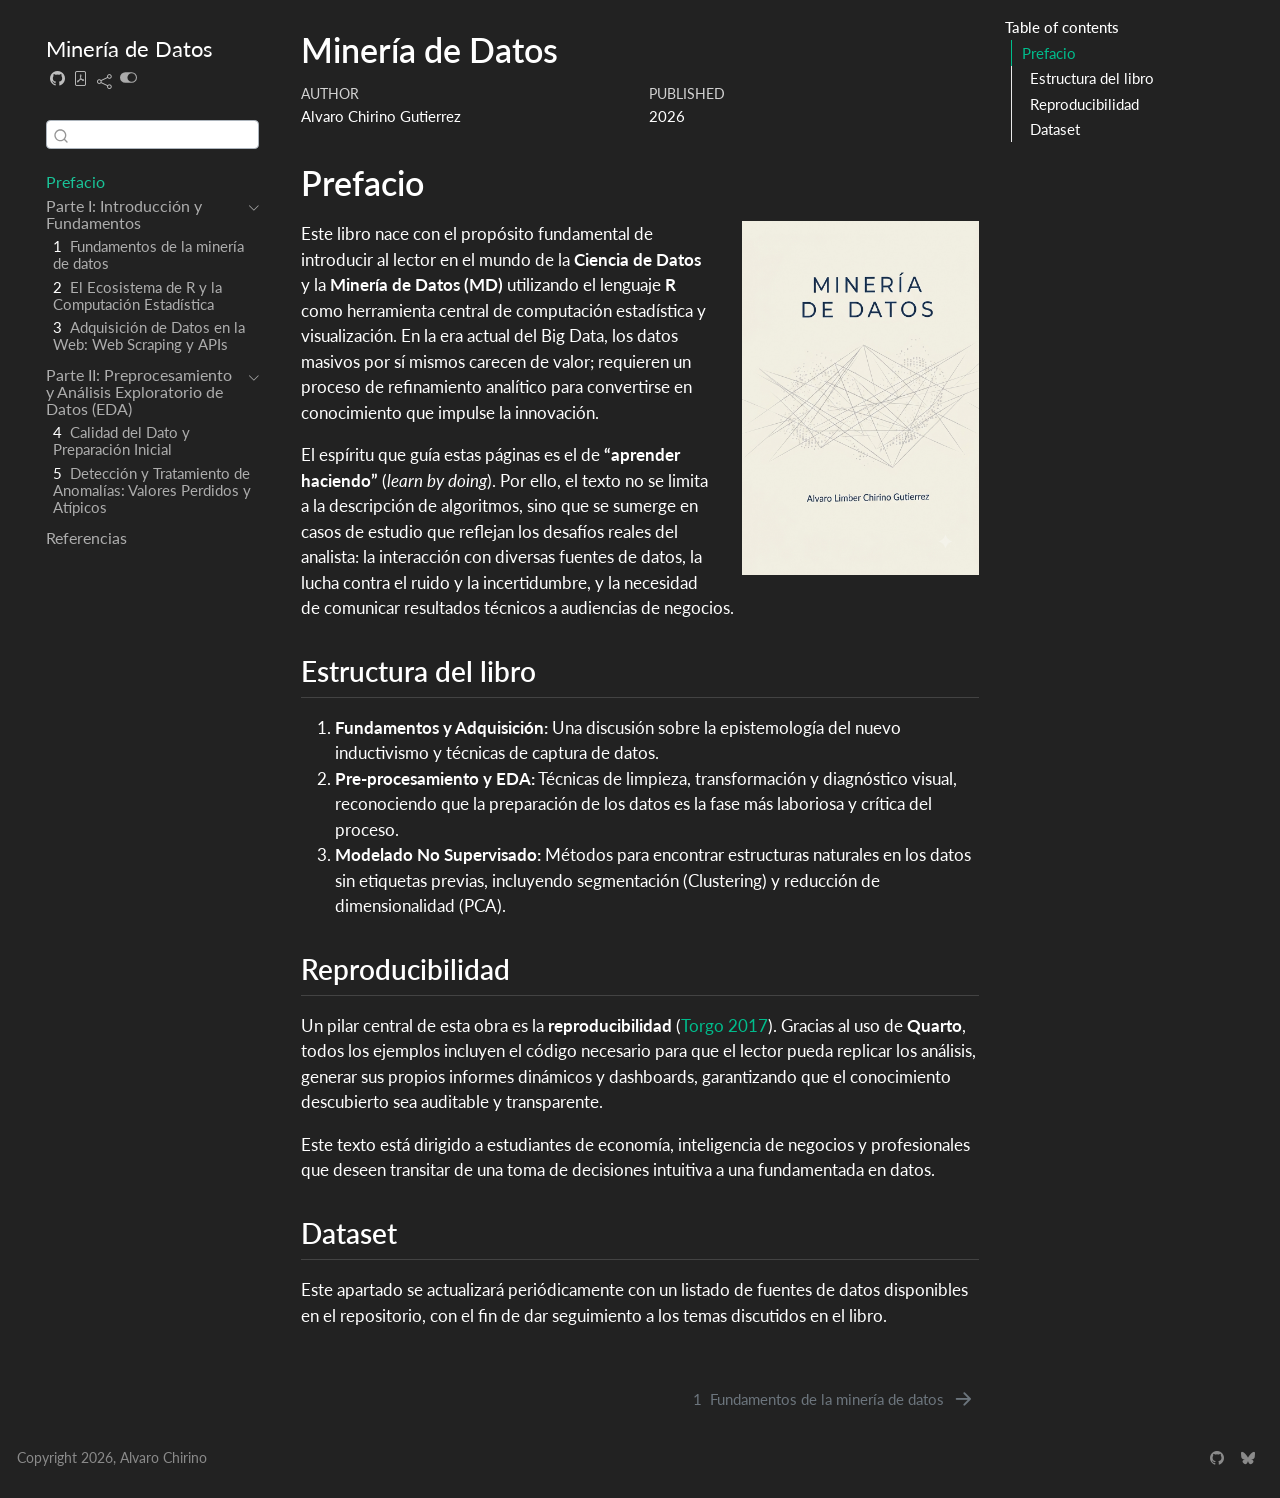
==== _book/index.html @ 42addd5b "update" ====
<!DOCTYPE html>
<html xmlns="http://www.w3.org/1999/xhtml" lang="en" xml:lang="en"><head>

<meta charset="utf-8">
<meta name="generator" content="quarto-1.9.38">

<meta name="viewport" content="width=device-width, initial-scale=1.0, user-scalable=yes">

<meta name="author" content="Alvaro Chirino Gutierrez">
<meta name="dcterms.date" content="2026-01-01">

<title>Minería de Datos</title>
<style>
/* Default styles provided by pandoc.
** See https://pandoc.org/MANUAL.html#variables-for-html for config info.
*/
code{white-space: pre-wrap;}
span.smallcaps{font-variant: small-caps;}
div.columns{display: flex; gap: min(4vw, 1.5em);}
div.column{flex: auto; overflow-x: auto;}
div.hanging-indent{margin-left: 1.5em; text-indent: -1.5em;}
ul.task-list{list-style: none;}
ul.task-list li input[type="checkbox"] {
  width: 0.8em;
  margin: 0 0.8em 0.2em -1em; /* quarto-specific, see https://github.com/quarto-dev/quarto-cli/issues/4556 */ 
  vertical-align: middle;
}
/* CSS for citations */
div.csl-bib-body { }
div.csl-entry {
  clear: both;
}
.hanging-indent div.csl-entry {
  margin-left:2em;
  text-indent:-2em;
}
div.csl-left-margin {
  min-width:2em;
  float:left;
}
div.csl-right-inline {
  margin-left:2em;
  padding-left:1em;
}
div.csl-indent {
  margin-left: 2em;
}</style>


<script src="site_libs/quarto-nav/quarto-nav.js"></script>
<script src="site_libs/quarto-nav/headroom.min.js"></script>
<script src="site_libs/clipboard/clipboard.min.js"></script>
<script src="site_libs/quarto-search/autocomplete.umd.js"></script>
<script src="site_libs/quarto-search/fuse.min.js"></script>
<script src="site_libs/quarto-search/quarto-search.js"></script>
<meta name="quarto:offset" content="./">
<link href="./fundamentos.html" rel="next">
<script src="site_libs/quarto-html/quarto.js" type="module"></script>
<script src="site_libs/quarto-html/tabsets/tabsets.js" type="module"></script>
<script src="site_libs/quarto-html/popper.min.js"></script>
<script src="site_libs/quarto-html/tippy.umd.min.js"></script>
<script src="site_libs/quarto-html/anchor.min.js"></script>
<link href="site_libs/quarto-html/tippy.css" rel="stylesheet">
<link href="site_libs/quarto-html/quarto-syntax-highlighting-15634bcf2e68342d4ad2dfa704d543f6.css" rel="stylesheet" class="quarto-color-scheme" id="quarto-text-highlighting-styles">
<link href="site_libs/quarto-html/quarto-syntax-highlighting-dark-0a6b7249c26820e032cb0bd839ff02b1.css" rel="stylesheet" class="quarto-color-scheme quarto-color-alternate" id="quarto-text-highlighting-styles">
<script src="site_libs/bootstrap/bootstrap.min.js"></script>
<link href="site_libs/bootstrap/bootstrap-icons.css" rel="stylesheet">
<link href="site_libs/bootstrap/bootstrap-43634426a2b20f70ebab780d1f5449e6.min.css" rel="stylesheet" append-hash="true" class="quarto-color-scheme" id="quarto-bootstrap" data-mode="light">
<link href="site_libs/bootstrap/bootstrap-dark-7ad11678a5bbd983cb93c979fd3d6443.min.css" rel="stylesheet" append-hash="true" class="quarto-color-scheme quarto-color-alternate" id="quarto-bootstrap" data-mode="dark">
<script id="quarto-search-options" type="application/json">{
  "location": "sidebar",
  "copy-button": false,
  "collapse-after": 3,
  "panel-placement": "start",
  "type": "textbox",
  "limit": 50,
  "keyboard-shortcut": [
    "f",
    "/",
    "s"
  ],
  "show-item-context": false,
  "language": {
    "search-no-results-text": "No results",
    "search-matching-documents-text": "matching documents",
    "search-copy-link-title": "Copy link to search",
    "search-hide-matches-text": "Hide additional matches",
    "search-more-match-text": "more match in this document",
    "search-more-matches-text": "more matches in this document",
    "search-clear-button-title": "Clear",
    "search-text-placeholder": "",
    "search-detached-cancel-button-title": "Cancel",
    "search-submit-button-title": "Submit",
    "search-label": "Search"
  }
}</script>


<meta name="twitter:title" content="Minería de Datos">
<meta name="twitter:description" content="">
<meta name="twitter:image" content="https://alvarolimber.github.io/data_mining/_book/cover.png">
<meta name="twitter:image-height" content="1264">
<meta name="twitter:image-width" content="848">
<meta name="twitter:card" content="summary_large_image">
</head>

<body class="nav-sidebar floating quarto-dark"><script id="quarto-html-before-body" type="application/javascript">
    const toggleBodyColorMode = (bsSheetEl) => {
      const mode = bsSheetEl.getAttribute("data-mode");
      const bodyEl = window.document.querySelector("body");
      if (mode === "dark") {
        bodyEl.classList.add("quarto-dark");
        bodyEl.classList.remove("quarto-light");
      } else {
        bodyEl.classList.add("quarto-light");
        bodyEl.classList.remove("quarto-dark");
      }
    }
    const toggleBodyColorPrimary = () => {
      const bsSheetEl = window.document.querySelector("link#quarto-bootstrap:not([rel=disabled-stylesheet])");
      if (bsSheetEl) {
        toggleBodyColorMode(bsSheetEl);
      }
    }
    const setColorSchemeToggle = (alternate) => {
      const toggles = window.document.querySelectorAll('.quarto-color-scheme-toggle');
      for (let i=0; i < toggles.length; i++) {
        const toggle = toggles[i];
        if (toggle) {
          if (alternate) {
            toggle.classList.add("alternate");
          } else {
            toggle.classList.remove("alternate");
          }
        }
      }
    };
    const toggleColorMode = (alternate) => {
      // Switch the stylesheets
      const primaryStylesheets = window.document.querySelectorAll('link.quarto-color-scheme:not(.quarto-color-alternate)');
      const alternateStylesheets = window.document.querySelectorAll('link.quarto-color-scheme.quarto-color-alternate');
      manageTransitions('#quarto-margin-sidebar .nav-link', false);
      if (alternate) {
        // note: dark is layered on light, we don't disable primary!
        enableStylesheet(alternateStylesheets);
        for (const sheetNode of alternateStylesheets) {
          if (sheetNode.id === "quarto-bootstrap") {
            toggleBodyColorMode(sheetNode);
          }
        }
      } else {
        disableStylesheet(alternateStylesheets);
        enableStylesheet(primaryStylesheets)
        toggleBodyColorPrimary();
      }
      manageTransitions('#quarto-margin-sidebar .nav-link', true);
      // Switch the toggles
      setColorSchemeToggle(alternate)
      // Hack to workaround the fact that safari doesn't
      // properly recolor the scrollbar when toggling (#1455)
      if (navigator.userAgent.indexOf('Safari') > 0 && navigator.userAgent.indexOf('Chrome') == -1) {
        manageTransitions("body", false);
        window.scrollTo(0, 1);
        setTimeout(() => {
          window.scrollTo(0, 0);
          manageTransitions("body", true);
        }, 40);
      }
    }
    const disableStylesheet = (stylesheets) => {
      for (let i=0; i < stylesheets.length; i++) {
        const stylesheet = stylesheets[i];
        stylesheet.rel = 'disabled-stylesheet';
      }
    }
    const enableStylesheet = (stylesheets) => {
      for (let i=0; i < stylesheets.length; i++) {
        const stylesheet = stylesheets[i];
        if(stylesheet.rel !== 'stylesheet') { // for Chrome, which will still FOUC without this check
          stylesheet.rel = 'stylesheet';
        }
      }
    }
    const manageTransitions = (selector, allowTransitions) => {
      const els = window.document.querySelectorAll(selector);
      for (let i=0; i < els.length; i++) {
        const el = els[i];
        if (allowTransitions) {
          el.classList.remove('notransition');
        } else {
          el.classList.add('notransition');
        }
      }
    }
    const isFileUrl = () => {
      return window.location.protocol === 'file:';
    }
    const hasAlternateSentinel = () => {
      let styleSentinel = getColorSchemeSentinel();
      if (styleSentinel !== null) {
        return styleSentinel === "alternate";
      } else {
        return false;
      }
    }
    const setStyleSentinel = (alternate) => {
      const value = alternate ? "alternate" : "default";
      if (!isFileUrl()) {
        window.localStorage.setItem("quarto-color-scheme", value);
      } else {
        localAlternateSentinel = value;
      }
    }
    const getColorSchemeSentinel = () => {
      if (!isFileUrl()) {
        const storageValue = window.localStorage.getItem("quarto-color-scheme");
        return storageValue != null ? storageValue : localAlternateSentinel;
      } else {
        return localAlternateSentinel;
      }
    }
    const toggleGiscusIfUsed = (isAlternate, darkModeDefault) => {
      const baseTheme = document.querySelector('#giscus-base-theme')?.value ?? 'light';
      const alternateTheme = document.querySelector('#giscus-alt-theme')?.value ?? 'dark';
      let newTheme = '';
      if(authorPrefersDark) {
        newTheme = isAlternate ? baseTheme : alternateTheme;
      } else {
        newTheme = isAlternate ? alternateTheme : baseTheme;
      }
      const changeGiscusTheme = () => {
        // From: https://github.com/giscus/giscus/issues/336
        const sendMessage = (message) => {
          const iframe = document.querySelector('iframe.giscus-frame');
          if (!iframe) return;
          iframe.contentWindow.postMessage({ giscus: message }, 'https://giscus.app');
        }
        sendMessage({
          setConfig: {
            theme: newTheme
          }
        });
      }
      const isGiscussLoaded = window.document.querySelector('iframe.giscus-frame') !== null;
      if (isGiscussLoaded) {
        changeGiscusTheme();
      }
    };
    const authorPrefersDark = true;
    const darkModeDefault = authorPrefersDark;
    let localAlternateSentinel = darkModeDefault ? 'alternate' : 'default';
    // Dark / light mode switch
    window.quartoToggleColorScheme = () => {
      // Read the current dark / light value
      let toAlternate = !hasAlternateSentinel();
      toggleColorMode(toAlternate);
      setStyleSentinel(toAlternate);
      toggleGiscusIfUsed(toAlternate, darkModeDefault);
      window.dispatchEvent(new Event('resize'));
    };
    // Switch to dark mode if need be
    if (hasAlternateSentinel()) {
      toggleColorMode(true);
    } else {
      toggleColorMode(false);
    }
  </script>

<div id="quarto-search-results"></div>
  <header id="quarto-header" class="headroom fixed-top">
  <nav class="quarto-secondary-nav">
    <div class="container-fluid d-flex">
      <button type="button" class="quarto-btn-toggle btn" data-bs-toggle="collapse" role="button" data-bs-target=".quarto-sidebar-collapse-item" aria-controls="quarto-sidebar" aria-expanded="false" aria-label="Toggle sidebar navigation" onclick="if (window.quartoToggleHeadroom) { window.quartoToggleHeadroom(); }">
        <i class="bi bi-layout-text-sidebar-reverse"></i>
      </button>
        <nav class="quarto-page-breadcrumbs" aria-label="breadcrumb"><ol class="breadcrumb"><li class="breadcrumb-item"><a href="./index.html">Prefacio</a></li></ol></nav>
        <a class="flex-grow-1" role="navigation" data-bs-toggle="collapse" data-bs-target=".quarto-sidebar-collapse-item" aria-controls="quarto-sidebar" aria-expanded="false" aria-label="Toggle sidebar navigation" onclick="if (window.quartoToggleHeadroom) { window.quartoToggleHeadroom(); }">      
        </a>
      <button type="button" class="btn quarto-search-button" aria-label="Search" onclick="window.quartoOpenSearch();">
        <i class="bi bi-search"></i>
      </button>
    </div>
  </nav>
</header>
<!-- content -->
<div id="quarto-content" class="quarto-container page-columns page-rows-contents page-layout-article">
<!-- sidebar -->
  <nav id="quarto-sidebar" class="sidebar collapse collapse-horizontal quarto-sidebar-collapse-item sidebar-navigation floating overflow-auto">
    <div class="pt-lg-2 mt-2 text-left sidebar-header">
    <div class="sidebar-title mb-0 py-0">
      <a href="./">Minería de Datos</a> 
        <div class="sidebar-tools-main tools-wide">
    <a href="https://github.com/data_mining/" title="Source Code" class="quarto-navigation-tool px-1" aria-label="Source Code"><i class="bi bi-github"></i></a>
    <a href="./Minería-de-Datos.pdf" title="Download PDF" class="quarto-navigation-tool px-1" aria-label="Download PDF"><i class="bi bi-file-pdf"></i></a>
    <div class="dropdown">
      <a href="" title="Share" id="quarto-navigation-tool-dropdown-0" class="quarto-navigation-tool dropdown-toggle px-1" data-bs-toggle="dropdown" aria-expanded="false" role="link" aria-label="Share"><i class="bi bi-share"></i></a>
      <ul class="dropdown-menu" aria-labelledby="quarto-navigation-tool-dropdown-0">
          <li>
            <a class="dropdown-item sidebar-tools-main-item" href="https://twitter.com/intent/tweet?url=|url|">
              <i class="bi bi-twitter pe-1"></i>
            Twitter
            </a>
          </li>
          <li>
            <a class="dropdown-item sidebar-tools-main-item" href="https://www.facebook.com/sharer/sharer.php?u=|url|">
              <i class="bi bi-facebook pe-1"></i>
            Facebook
            </a>
          </li>
      </ul>
    </div>
  <a href="" class="quarto-color-scheme-toggle quarto-navigation-tool  px-1" onclick="window.quartoToggleColorScheme(); return false;" title="Toggle dark mode"><i class="bi"></i></a>
</div>
    </div>
      </div>
        <div class="mt-2 flex-shrink-0 align-items-center">
        <div class="sidebar-search">
        <div id="quarto-search" class="" title="Search"></div>
        </div>
        </div>
    <div class="sidebar-menu-container"> 
    <ul class="list-unstyled mt-1">
        <li class="sidebar-item">
  <div class="sidebar-item-container"> 
  <a href="./index.html" class="sidebar-item-text sidebar-link active">
 <span class="menu-text">Prefacio</span></a>
  </div>
</li>
        <li class="sidebar-item sidebar-item-section">
      <div class="sidebar-item-container"> 
            <a class="sidebar-item-text sidebar-link text-start" data-bs-toggle="collapse" data-bs-target="#quarto-sidebar-section-1" role="navigation" aria-expanded="true">
 <span class="menu-text">Parte I: Introducción y Fundamentos</span></a>
          <a class="sidebar-item-toggle text-start" data-bs-toggle="collapse" data-bs-target="#quarto-sidebar-section-1" role="navigation" aria-expanded="true" aria-label="Toggle section">
            <i class="bi bi-chevron-right ms-2"></i>
          </a> 
      </div>
      <ul id="quarto-sidebar-section-1" class="collapse list-unstyled sidebar-section depth1 show">  
          <li class="sidebar-item">
  <div class="sidebar-item-container"> 
  <a href="./fundamentos.html" class="sidebar-item-text sidebar-link">
 <span class="menu-text"><span class="chapter-number">1</span>&nbsp; <span class="chapter-title">Fundamentos de la minería de datos</span></span></a>
  </div>
</li>
          <li class="sidebar-item">
  <div class="sidebar-item-container"> 
  <a href="./r.html" class="sidebar-item-text sidebar-link">
 <span class="menu-text"><span class="chapter-number">2</span>&nbsp; <span class="chapter-title">El Ecosistema de R y la Computación Estadística</span></span></a>
  </div>
</li>
          <li class="sidebar-item">
  <div class="sidebar-item-container"> 
  <a href="./scrap.html" class="sidebar-item-text sidebar-link">
 <span class="menu-text"><span class="chapter-number">3</span>&nbsp; <span class="chapter-title">Adquisición de Datos en la Web: Web Scraping y APIs</span></span></a>
  </div>
</li>
      </ul>
  </li>
        <li class="sidebar-item sidebar-item-section">
      <div class="sidebar-item-container"> 
            <a class="sidebar-item-text sidebar-link text-start" data-bs-toggle="collapse" data-bs-target="#quarto-sidebar-section-2" role="navigation" aria-expanded="true">
 <span class="menu-text">Parte II: Preprocesamiento y Análisis Exploratorio de Datos (EDA)</span></a>
          <a class="sidebar-item-toggle text-start" data-bs-toggle="collapse" data-bs-target="#quarto-sidebar-section-2" role="navigation" aria-expanded="true" aria-label="Toggle section">
            <i class="bi bi-chevron-right ms-2"></i>
          </a> 
      </div>
      <ul id="quarto-sidebar-section-2" class="collapse list-unstyled sidebar-section depth1 show">  
          <li class="sidebar-item">
  <div class="sidebar-item-container"> 
  <a href="./calidad.html" class="sidebar-item-text sidebar-link">
 <span class="menu-text"><span class="chapter-number">4</span>&nbsp; <span class="chapter-title">Calidad del Dato y Preparación Inicial</span></span></a>
  </div>
</li>
          <li class="sidebar-item">
  <div class="sidebar-item-container"> 
  <a href="./anomalias.html" class="sidebar-item-text sidebar-link">
 <span class="menu-text"><span class="chapter-number">5</span>&nbsp; <span class="chapter-title">Detección y Tratamiento de Anomalías: Valores Perdidos y Atípicos</span></span></a>
  </div>
</li>
      </ul>
  </li>
        <li class="sidebar-item">
  <div class="sidebar-item-container"> 
  <a href="./references.html" class="sidebar-item-text sidebar-link">
 <span class="menu-text">Referencias</span></a>
  </div>
</li>
    </ul>
    </div>
</nav>
<div id="quarto-sidebar-glass" class="quarto-sidebar-collapse-item" data-bs-toggle="collapse" data-bs-target=".quarto-sidebar-collapse-item"></div>
<!-- margin-sidebar -->
    <div id="quarto-margin-sidebar" class="sidebar margin-sidebar">
        <nav id="TOC" role="doc-toc" class="toc-active">
    <h2 id="toc-title">Table of contents</h2>
   
  <ul>
  <li><a href="#prefacio" id="toc-prefacio" class="nav-link active" data-scroll-target="#prefacio">Prefacio</a>
  <ul class="collapse">
  <li><a href="#estructura-del-libro" id="toc-estructura-del-libro" class="nav-link" data-scroll-target="#estructura-del-libro">Estructura del libro</a></li>
  <li><a href="#reproducibilidad" id="toc-reproducibilidad" class="nav-link" data-scroll-target="#reproducibilidad">Reproducibilidad</a></li>
  <li><a href="#dataset" id="toc-dataset" class="nav-link" data-scroll-target="#dataset">Dataset</a></li>
  </ul></li>
  </ul>
</nav>
    </div>
<!-- main -->
<main class="content" id="quarto-document-content">


<header id="title-block-header" class="quarto-title-block default">
<div class="quarto-title">
<h1 class="title">Minería de Datos</h1>
</div>



<div class="quarto-title-meta">

    <div>
    <div class="quarto-title-meta-heading">Author</div>
    <div class="quarto-title-meta-contents">
             <p>Alvaro Chirino Gutierrez </p>
          </div>
  </div>
    
    <div>
    <div class="quarto-title-meta-heading">Published</div>
    <div class="quarto-title-meta-contents">
      <p class="date">2026</p>
    </div>
  </div>
  
    
  </div>
  


</header>



<section id="prefacio" class="level1 unnumbered">
<h1 class="unnumbered">Prefacio</h1><p><img src="cover.png" title="Minería de Datos" class="quarto-cover-image nolightbox img-fluid"></p>
<p>Este libro nace con el propósito fundamental de introducir al lector en el mundo de la <strong>Ciencia de Datos</strong> y la <strong>Minería de Datos (MD)</strong> utilizando el lenguaje <strong>R</strong> como herramienta central de computación estadística y visualización. En la era actual del Big Data, los datos masivos por sí mismos carecen de valor; requieren un proceso de refinamiento analítico para convertirse en conocimiento que impulse la innovación.</p>
<p>El espíritu que guía estas páginas es el de <strong>“aprender haciendo”</strong> (<em>learn by doing</em>). Por ello, el texto no se limita a la descripción de algoritmos, sino que se sumerge en casos de estudio que reflejan los desafíos reales del analista: la interacción con diversas fuentes de datos, la lucha contra el ruido y la incertidumbre, y la necesidad de comunicar resultados técnicos a audiencias de negocios.</p>
<section id="estructura-del-libro" class="level2">
<h2 class="anchored" data-anchor-id="estructura-del-libro">Estructura del libro</h2>
<ol type="1">
<li><strong>Fundamentos y Adquisición:</strong> Una discusión sobre la epistemología del nuevo inductivismo y técnicas de captura de datos.</li>
<li><strong>Pre-procesamiento y EDA:</strong> Técnicas de limpieza, transformación y diagnóstico visual, reconociendo que la preparación de los datos es la fase más laboriosa y crítica del proceso.</li>
<li><strong>Modelado No Supervisado:</strong> Métodos para encontrar estructuras naturales en los datos sin etiquetas previas, incluyendo segmentación (Clustering) y reducción de dimensionalidad (PCA).</li>
</ol>
</section>
<section id="reproducibilidad" class="level2">
<h2 class="anchored" data-anchor-id="reproducibilidad">Reproducibilidad</h2>
<p>Un pilar central de esta obra es la <strong>reproducibilidad</strong> <span class="citation" data-cites="torgo2017">(<a href="references.html#ref-torgo2017" role="doc-biblioref">Torgo 2017</a>)</span>. Gracias al uso de <strong>Quarto</strong>, todos los ejemplos incluyen el código necesario para que el lector pueda replicar los análisis, generar sus propios informes dinámicos y dashboards, garantizando que el conocimiento descubierto sea auditable y transparente.</p>
<p>Este texto está dirigido a estudiantes de economía, inteligencia de negocios y profesionales que deseen transitar de una toma de decisiones intuitiva a una fundamentada en datos.</p>
</section>
<section id="dataset" class="level2">
<h2 class="anchored" data-anchor-id="dataset">Dataset</h2>
<p>Este apartado se actualizará periódicamente con un listado de fuentes de datos disponibles en el repositorio, con el fin de dar seguimiento a los temas discutidos en el libro.</p>


<div id="refs" class="references csl-bib-body hanging-indent" role="list" style="display: none">
<div id="ref-torgo2017" class="csl-entry" role="listitem">
Torgo, Luís. 2017. <em>Data Mining with r: Learning with Case Studies</em>. 2nd ed. CRC Press.
</div>
</div>
</section>
</section>

</main> <!-- /main -->
<script id="quarto-html-after-body" type="application/javascript">
  window.document.addEventListener("DOMContentLoaded", function (event) {
    // Ensure there is a toggle, if there isn't float one in the top right
    if (window.document.querySelector('.quarto-color-scheme-toggle') === null) {
      const a = window.document.createElement('a');
      a.classList.add('top-right');
      a.classList.add('quarto-color-scheme-toggle');
      a.href = "";
      a.onclick = function() { try { window.quartoToggleColorScheme(); } catch {} return false; };
      const i = window.document.createElement("i");
      i.classList.add('bi');
      a.appendChild(i);
      window.document.body.appendChild(a);
    }
    setColorSchemeToggle(hasAlternateSentinel())
    const icon = "";
    const anchorJS = new window.AnchorJS();
    anchorJS.options = {
      placement: 'right',
      icon: icon
    };
    anchorJS.add('.anchored');
    const isCodeAnnotation = (el) => {
      for (const clz of el.classList) {
        if (clz.startsWith('code-annotation-')) {                     
          return true;
        }
      }
      return false;
    }
    const onCopySuccess = function(e) {
      // button target
      const button = e.trigger;
      // don't keep focus
      button.blur();
      // flash "checked"
      button.classList.add('code-copy-button-checked');
      var currentTitle = button.getAttribute("title");
      button.setAttribute("title", "Copied!");
      let tooltip;
      if (window.bootstrap) {
        button.setAttribute("data-bs-toggle", "tooltip");
        button.setAttribute("data-bs-placement", "left");
        button.setAttribute("data-bs-title", "Copied!");
        tooltip = new bootstrap.Tooltip(button, 
          { trigger: "manual", 
            customClass: "code-copy-button-tooltip",
            offset: [0, -8]});
        tooltip.show();    
      }
      setTimeout(function() {
        if (tooltip) {
          tooltip.hide();
          button.removeAttribute("data-bs-title");
          button.removeAttribute("data-bs-toggle");
          button.removeAttribute("data-bs-placement");
        }
        button.setAttribute("title", currentTitle);
        button.classList.remove('code-copy-button-checked');
      }, 1000);
      // clear code selection
      e.clearSelection();
    }
    const getTextToCopy = function(trigger) {
      const outerScaffold = trigger.parentElement.cloneNode(true);
      const codeEl = outerScaffold.querySelector('code');
      for (const childEl of codeEl.children) {
        if (isCodeAnnotation(childEl)) {
          childEl.remove();
        }
      }
      return codeEl.innerText;
    }
    const clipboard = new window.ClipboardJS('.code-copy-button:not([data-in-quarto-modal])', {
      text: getTextToCopy
    });
    clipboard.on('success', onCopySuccess);
    if (window.document.getElementById('quarto-embedded-source-code-modal')) {
      const clipboardModal = new window.ClipboardJS('.code-copy-button[data-in-quarto-modal]', {
        text: getTextToCopy,
        container: window.document.getElementById('quarto-embedded-source-code-modal')
      });
      clipboardModal.on('success', onCopySuccess);
    }
      var localhostRegex = new RegExp(/^(?:http|https):\/\/localhost\:?[0-9]*\//);
      var mailtoRegex = new RegExp(/^mailto:/);
        var filterRegex = new RegExp("https:\/\/alvarolimber\.github\.io\/data_mining\/_book");
      var isInternal = (href) => {
          return filterRegex.test(href) || localhostRegex.test(href) || mailtoRegex.test(href);
      }
      // Inspect non-navigation links and adorn them if external
     var links = window.document.querySelectorAll('a[href]:not(.nav-link):not(.navbar-brand):not(.toc-action):not(.sidebar-link):not(.sidebar-item-toggle):not(.pagination-link):not(.no-external):not([aria-hidden]):not(.dropdown-item):not(.quarto-navigation-tool):not(.about-link)');
      for (var i=0; i<links.length; i++) {
        const link = links[i];
        if (!isInternal(link.href)) {
          // undo the damage that might have been done by quarto-nav.js in the case of
          // links that we want to consider external
          if (link.dataset.originalHref !== undefined) {
            link.href = link.dataset.originalHref;
          }
        }
      }
    function tippyHover(el, contentFn, onTriggerFn, onUntriggerFn) {
      const config = {
        allowHTML: true,
        maxWidth: 500,
        delay: 100,
        arrow: false,
        appendTo: function(el) {
            return el.parentElement;
        },
        interactive: true,
        interactiveBorder: 10,
        theme: 'quarto',
        placement: 'bottom-start',
      };
      if (contentFn) {
        config.content = contentFn;
      }
      if (onTriggerFn) {
        config.onTrigger = onTriggerFn;
      }
      if (onUntriggerFn) {
        config.onUntrigger = onUntriggerFn;
      }
      window.tippy(el, config); 
    }
    const noterefs = window.document.querySelectorAll('a[role="doc-noteref"]');
    for (var i=0; i<noterefs.length; i++) {
      const ref = noterefs[i];
      tippyHover(ref, function() {
        // use id or data attribute instead here
        let href = ref.getAttribute('data-footnote-href') || ref.getAttribute('href');
        try { href = new URL(href).hash; } catch {}
        const id = href.replace(/^#\/?/, "");
        const note = window.document.getElementById(id);
        if (note) {
          return note.innerHTML;
        } else {
          return "";
        }
      });
    }
    const xrefs = window.document.querySelectorAll('a.quarto-xref');
    const processXRef = (id, note) => {
      // Strip column container classes
      const stripColumnClz = (el) => {
        el.classList.remove("page-full", "page-columns");
        if (el.children) {
          for (const child of el.children) {
            stripColumnClz(child);
          }
        }
      }
      stripColumnClz(note)
      if (id === null || id.startsWith('sec-')) {
        // Special case sections, only their first couple elements
        const container = document.createElement("div");
        if (note.children && note.children.length > 2) {
          container.appendChild(note.children[0].cloneNode(true));
          for (let i = 1; i < note.children.length; i++) {
            const child = note.children[i];
            if (child.tagName === "P" && child.innerText === "") {
              continue;
            } else {
              container.appendChild(child.cloneNode(true));
              break;
            }
          }
          if (window.Quarto?.typesetMath) {
            window.Quarto.typesetMath(container);
          }
          return container.innerHTML
        } else {
          if (window.Quarto?.typesetMath) {
            window.Quarto.typesetMath(note);
          }
          return note.innerHTML;
        }
      } else {
        // Remove any anchor links if they are present
        const anchorLink = note.querySelector('a.anchorjs-link');
        if (anchorLink) {
          anchorLink.remove();
        }
        if (window.Quarto?.typesetMath) {
          window.Quarto.typesetMath(note);
        }
        if (note.classList.contains("callout")) {
          return note.outerHTML;
        } else {
          return note.innerHTML;
        }
      }
    }
    for (var i=0; i<xrefs.length; i++) {
      const xref = xrefs[i];
      tippyHover(xref, undefined, function(instance) {
        instance.disable();
        let url = xref.getAttribute('href');
        let hash = undefined; 
        if (url.startsWith('#')) {
          hash = url;
        } else {
          try { hash = new URL(url).hash; } catch {}
        }
        if (hash) {
          const id = hash.replace(/^#\/?/, "");
          const note = window.document.getElementById(id);
          if (note !== null) {
            try {
              const html = processXRef(id, note.cloneNode(true));
              instance.setContent(html);
            } finally {
              instance.enable();
              instance.show();
            }
          } else {
            // See if we can fetch this
            fetch(url.split('#')[0])
            .then(res => res.text())
            .then(html => {
              const parser = new DOMParser();
              const htmlDoc = parser.parseFromString(html, "text/html");
              const note = htmlDoc.getElementById(id);
              if (note !== null) {
                const html = processXRef(id, note);
                instance.setContent(html);
              } 
            }).finally(() => {
              instance.enable();
              instance.show();
            });
          }
        } else {
          // See if we can fetch a full url (with no hash to target)
          // This is a special case and we should probably do some content thinning / targeting
          fetch(url)
          .then(res => res.text())
          .then(html => {
            const parser = new DOMParser();
            const htmlDoc = parser.parseFromString(html, "text/html");
            const note = htmlDoc.querySelector('main.content');
            if (note !== null) {
              // This should only happen for chapter cross references
              // (since there is no id in the URL)
              // remove the first header
              if (note.children.length > 0 && note.children[0].tagName === "HEADER") {
                note.children[0].remove();
              }
              const html = processXRef(null, note);
              instance.setContent(html);
            } 
          }).finally(() => {
            instance.enable();
            instance.show();
          });
        }
      }, function(instance) {
      });
    }
        let selectedAnnoteEl;
        const selectorForAnnotation = ( cell, annotation) => {
          let cellAttr = 'data-code-cell="' + cell + '"';
          let lineAttr = 'data-code-annotation="' +  annotation + '"';
          const selector = 'span[' + cellAttr + '][' + lineAttr + ']';
          return selector;
        }
        const selectCodeLines = (annoteEl) => {
          const doc = window.document;
          const targetCell = annoteEl.getAttribute("data-target-cell");
          const targetAnnotation = annoteEl.getAttribute("data-target-annotation");
          const annoteSpan = window.document.querySelector(selectorForAnnotation(targetCell, targetAnnotation));
          const lines = annoteSpan.getAttribute("data-code-lines").split(",");
          const lineIds = lines.map((line) => {
            return targetCell + "-" + line;
          })
          let top = null;
          let height = null;
          let parent = null;
          if (lineIds.length > 0) {
              //compute the position of the single el (top and bottom and make a div)
              const el = window.document.getElementById(lineIds[0]);
              top = el.offsetTop;
              height = el.offsetHeight;
              parent = el.parentElement.parentElement;
            if (lineIds.length > 1) {
              const lastEl = window.document.getElementById(lineIds[lineIds.length - 1]);
              const bottom = lastEl.offsetTop + lastEl.offsetHeight;
              height = bottom - top;
            }
            if (top !== null && height !== null && parent !== null) {
              // cook up a div (if necessary) and position it 
              let div = window.document.getElementById("code-annotation-line-highlight");
              if (div === null) {
                div = window.document.createElement("div");
                div.setAttribute("id", "code-annotation-line-highlight");
                div.style.position = 'absolute';
                parent.appendChild(div);
              }
              div.style.top = top - 2 + "px";
              div.style.height = height + 4 + "px";
              div.style.left = 0;
              let gutterDiv = window.document.getElementById("code-annotation-line-highlight-gutter");
              if (gutterDiv === null) {
                gutterDiv = window.document.createElement("div");
                gutterDiv.setAttribute("id", "code-annotation-line-highlight-gutter");
                gutterDiv.style.position = 'absolute';
                const codeCell = window.document.getElementById(targetCell);
                const gutter = codeCell.querySelector('.code-annotation-gutter');
                gutter.appendChild(gutterDiv);
              }
              gutterDiv.style.top = top - 2 + "px";
              gutterDiv.style.height = height + 4 + "px";
            }
            selectedAnnoteEl = annoteEl;
          }
        };
        const unselectCodeLines = () => {
          const elementsIds = ["code-annotation-line-highlight", "code-annotation-line-highlight-gutter"];
          elementsIds.forEach((elId) => {
            const div = window.document.getElementById(elId);
            if (div) {
              div.remove();
            }
          });
          selectedAnnoteEl = undefined;
        };
          // Handle positioning of the toggle
      window.addEventListener(
        "resize",
        throttle(() => {
          elRect = undefined;
          if (selectedAnnoteEl) {
            selectCodeLines(selectedAnnoteEl);
          }
        }, 10)
      );
      function throttle(fn, ms) {
      let throttle = false;
      let timer;
        return (...args) => {
          if(!throttle) { // first call gets through
              fn.apply(this, args);
              throttle = true;
          } else { // all the others get throttled
              if(timer) clearTimeout(timer); // cancel #2
              timer = setTimeout(() => {
                fn.apply(this, args);
                timer = throttle = false;
              }, ms);
          }
        };
      }
        // Attach click handler to the DT
        const annoteDls = window.document.querySelectorAll('dt[data-target-cell]');
        for (const annoteDlNode of annoteDls) {
          annoteDlNode.addEventListener('click', (event) => {
            const clickedEl = event.target;
            if (clickedEl !== selectedAnnoteEl) {
              unselectCodeLines();
              const activeEl = window.document.querySelector('dt[data-target-cell].code-annotation-active');
              if (activeEl) {
                activeEl.classList.remove('code-annotation-active');
              }
              selectCodeLines(clickedEl);
              clickedEl.classList.add('code-annotation-active');
            } else {
              // Unselect the line
              unselectCodeLines();
              clickedEl.classList.remove('code-annotation-active');
            }
          });
        }
    const findCites = (el) => {
      const parentEl = el.parentElement;
      if (parentEl) {
        const cites = parentEl.dataset.cites;
        if (cites) {
          return {
            el,
            cites: cites.split(' ')
          };
        } else {
          return findCites(el.parentElement)
        }
      } else {
        return undefined;
      }
    };
    var bibliorefs = window.document.querySelectorAll('a[role="doc-biblioref"]');
    for (var i=0; i<bibliorefs.length; i++) {
      const ref = bibliorefs[i];
      const citeInfo = findCites(ref);
      if (citeInfo) {
        tippyHover(citeInfo.el, function() {
          var popup = window.document.createElement('div');
          citeInfo.cites.forEach(function(cite) {
            var citeDiv = window.document.createElement('div');
            citeDiv.classList.add('hanging-indent');
            citeDiv.classList.add('csl-entry');
            var biblioDiv = window.document.getElementById('ref-' + cite);
            if (biblioDiv) {
              citeDiv.innerHTML = biblioDiv.innerHTML;
            }
            popup.appendChild(citeDiv);
          });
          return popup.innerHTML;
        });
      }
    }
  });
  </script>
<nav class="page-navigation">
  <div class="nav-page nav-page-previous">
  </div>
  <div class="nav-page nav-page-next">
      <a href="./fundamentos.html" class="pagination-link" aria-label="Fundamentos de la minería de datos">
        <span class="nav-page-text"><span class="chapter-number">1</span>&nbsp; <span class="chapter-title">Fundamentos de la minería de datos</span></span> <i class="bi bi-arrow-right-short"></i>
      </a>
  </div>
</nav>
</div> <!-- /content -->
<footer class="footer">
  <div class="nav-footer">
    <div class="nav-footer-left">
<p>Copyright 2026, Alvaro Chirino</p>
</div>   
    <div class="nav-footer-center">
      &nbsp;
    </div>
    <div class="nav-footer-right">
      <ul class="footer-items list-unstyled">
    <li class="nav-item compact">
    <a class="nav-link" href="https://github.com/">
      <i class="bi bi-github" role="img">
</i> 
    </a>
  </li>  
    <li class="nav-item compact">
    <a class="nav-link" href="https://bsky.app/">
      <i class="bi bi-bluesky" role="img">
</i> 
    </a>
  </li>  
</ul>
    </div>
  </div>
</footer>




</body></html>
---- _book/site_libs/quarto-html/tippy.css ----
.tippy-box[data-animation=fade][data-state=hidden]{opacity:0}[data-tippy-root]{max-width:calc(100vw - 10px)}.tippy-box{position:relative;background-color:#333;color:#fff;border-radius:4px;font-size:14px;line-height:1.4;white-space:normal;outline:0;transition-property:transform,visibility,opacity}.tippy-box[data-placement^=top]>.tippy-arrow{bottom:0}.tippy-box[data-placement^=top]>.tippy-arrow:before{bottom:-7px;left:0;border-width:8px 8px 0;border-top-color:initial;transform-origin:center top}.tippy-box[data-placement^=bottom]>.tippy-arrow{top:0}.tippy-box[data-placement^=bottom]>.tippy-arrow:before{top:-7px;left:0;border-width:0 8px 8px;border-bottom-color:initial;transform-origin:center bottom}.tippy-box[data-placement^=left]>.tippy-arrow{right:0}.tippy-box[data-placement^=left]>.tippy-arrow:before{border-width:8px 0 8px 8px;border-left-color:initial;right:-7px;transform-origin:center left}.tippy-box[data-placement^=right]>.tippy-arrow{left:0}.tippy-box[data-placement^=right]>.tippy-arrow:before{left:-7px;border-width:8px 8px 8px 0;border-right-color:initial;transform-origin:center right}.tippy-box[data-inertia][data-state=visible]{transition-timing-function:cubic-bezier(.54,1.5,.38,1.11)}.tippy-arrow{width:16px;height:16px;color:#333}.tippy-arrow:before{content:"";position:absolute;border-color:transparent;border-style:solid}.tippy-content{position:relative;padding:5px 9px;z-index:1}
---- _book/site_libs/quarto-html/quarto-syntax-highlighting-15634bcf2e68342d4ad2dfa704d543f6.css ----
/* quarto syntax highlight colors */
:root {
  --quarto-hl-ot-color: #003B4F;
  --quarto-hl-at-color: #657422;
  --quarto-hl-ss-color: #20794D;
  --quarto-hl-an-color: #5E5E5E;
  --quarto-hl-fu-color: #4758AB;
  --quarto-hl-st-color: #20794D;
  --quarto-hl-cf-color: #003B4F;
  --quarto-hl-op-color: #5E5E5E;
  --quarto-hl-er-color: #AD0000;
  --quarto-hl-bn-color: #AD0000;
  --quarto-hl-al-color: #AD0000;
  --quarto-hl-va-color: #111111;
  --quarto-hl-bu-color: inherit;
  --quarto-hl-ex-color: inherit;
  --quarto-hl-pp-color: #AD0000;
  --quarto-hl-in-color: #5E5E5E;
  --quarto-hl-vs-color: #20794D;
  --quarto-hl-wa-color: #5E5E5E;
  --quarto-hl-do-color: #5E5E5E;
  --quarto-hl-im-color: #00769E;
  --quarto-hl-ch-color: #20794D;
  --quarto-hl-dt-color: #AD0000;
  --quarto-hl-fl-color: #AD0000;
  --quarto-hl-co-color: #5E5E5E;
  --quarto-hl-cv-color: #5E5E5E;
  --quarto-hl-cn-color: #8f5902;
  --quarto-hl-sc-color: #5E5E5E;
  --quarto-hl-dv-color: #AD0000;
  --quarto-hl-kw-color: #003B4F;
}

/* other quarto variables */
:root {
  --quarto-font-monospace: SFMono-Regular, Menlo, Monaco, Consolas, "Liberation Mono", "Courier New", monospace;
}

/* syntax highlight based on Pandoc's rules */
pre > code.sourceCode > span {
  color: #003B4F;
}

code.sourceCode > span {
  color: #003B4F;
}

div.sourceCode,
div.sourceCode pre.sourceCode {
  color: #003B4F;
}

/* Normal */
code span {
  color: #003B4F;
}

/* Alert */
code span.al {
  color: #AD0000;
  font-style: inherit;
}

/* Annotation */
code span.an {
  color: #5E5E5E;
  font-style: inherit;
}

/* Attribute */
code span.at {
  color: #657422;
  font-style: inherit;
}

/* BaseN */
code span.bn {
  color: #AD0000;
  font-style: inherit;
}

/* BuiltIn */
code span.bu {
  font-style: inherit;
}

/* ControlFlow */
code span.cf {
  color: #003B4F;
  font-weight: bold;
  font-style: inherit;
}

/* Char */
code span.ch {
  color: #20794D;
  font-style: inherit;
}

/* Constant */
code span.cn {
  color: #8f5902;
  font-style: inherit;
}

/* Comment */
code span.co {
  color: #5E5E5E;
  font-style: inherit;
}

/* CommentVar */
code span.cv {
  color: #5E5E5E;
  font-style: italic;
}

/* Documentation */
code span.do {
  color: #5E5E5E;
  font-style: italic;
}

/* DataType */
code span.dt {
  color: #AD0000;
  font-style: inherit;
}

/* DecVal */
code span.dv {
  color: #AD0000;
  font-style: inherit;
}

/* Error */
code span.er {
  color: #AD0000;
  font-style: inherit;
}

/* Extension */
code span.ex {
  font-style: inherit;
}

/* Float */
code span.fl {
  color: #AD0000;
  font-style: inherit;
}

/* Function */
code span.fu {
  color: #4758AB;
  font-style: inherit;
}

/* Import */
code span.im {
  color: #00769E;
  font-style: inherit;
}

/* Information */
code span.in {
  color: #5E5E5E;
  font-style: inherit;
}

/* Keyword */
code span.kw {
  color: #003B4F;
  font-weight: bold;
  font-style: inherit;
}

/* Operator */
code span.op {
  color: #5E5E5E;
  font-style: inherit;
}

/* Other */
code span.ot {
  color: #003B4F;
  font-style: inherit;
}

/* Preprocessor */
code span.pp {
  color: #AD0000;
  font-style: inherit;
}

/* SpecialChar */
code span.sc {
  color: #5E5E5E;
  font-style: inherit;
}

/* SpecialString */
code span.ss {
  color: #20794D;
  font-style: inherit;
}

/* String */
code span.st {
  color: #20794D;
  font-style: inherit;
}

/* Variable */
code span.va {
  color: #111111;
  font-style: inherit;
}

/* VerbatimString */
code span.vs {
  color: #20794D;
  font-style: inherit;
}

/* Warning */
code span.wa {
  color: #5E5E5E;
  font-style: italic;
}

.prevent-inlining {
  content: "</";
}

/*# sourceMappingURL=f23921c56f73e400b49028c9186a1aa0.css.map */
---- _book/site_libs/quarto-html/quarto-syntax-highlighting-dark-0a6b7249c26820e032cb0bd839ff02b1.css ----
/* quarto syntax highlight colors */
:root {
  --quarto-hl-al-color: #f07178;
  --quarto-hl-an-color: #d4d0ab;
  --quarto-hl-at-color: #00e0e0;
  --quarto-hl-bn-color: #d4d0ab;
  --quarto-hl-bu-color: #abe338;
  --quarto-hl-ch-color: #abe338;
  --quarto-hl-co-color: #f8f8f2;
  --quarto-hl-cv-color: #ffd700;
  --quarto-hl-cn-color: #ffd700;
  --quarto-hl-cf-color: #ffa07a;
  --quarto-hl-dt-color: #ffa07a;
  --quarto-hl-dv-color: #d4d0ab;
  --quarto-hl-do-color: #f8f8f2;
  --quarto-hl-er-color: #f07178;
  --quarto-hl-ex-color: #00e0e0;
  --quarto-hl-fl-color: #d4d0ab;
  --quarto-hl-fu-color: #ffa07a;
  --quarto-hl-im-color: #abe338;
  --quarto-hl-in-color: #d4d0ab;
  --quarto-hl-kw-color: #ffa07a;
  --quarto-hl-op-color: #ffa07a;
  --quarto-hl-ot-color: #00e0e0;
  --quarto-hl-pp-color: #dcc6e0;
  --quarto-hl-re-color: #00e0e0;
  --quarto-hl-sc-color: #abe338;
  --quarto-hl-ss-color: #abe338;
  --quarto-hl-st-color: #abe338;
  --quarto-hl-va-color: #00e0e0;
  --quarto-hl-vs-color: #abe338;
  --quarto-hl-wa-color: #dcc6e0;
}

/* other quarto variables */
:root {
  --quarto-font-monospace: SFMono-Regular, Menlo, Monaco, Consolas, "Liberation Mono", "Courier New", monospace;
}

/* syntax highlight based on Pandoc's rules */
pre > code.sourceCode > span {
  color: #f8f8f2;
}

code.sourceCode > span {
  color: #f8f8f2;
}

div.sourceCode,
div.sourceCode pre.sourceCode {
  color: #f8f8f2;
}

/* Normal */
code span {
  color: #f8f8f2;
}

/* Alert */
code span.al {
  color: #f07178;
}

/* Annotation */
code span.an {
  color: #d4d0ab;
}

/* Attribute */
code span.at {
  color: #00e0e0;
}

/* BaseN */
code span.bn {
  color: #d4d0ab;
}

/* BuiltIn */
code span.bu {
  color: #abe338;
}

/* ControlFlow */
code span.cf {
  font-weight: bold;
  color: #ffa07a;
}

/* Char */
code span.ch {
  color: #abe338;
}

/* Constant */
code span.cn {
  color: #ffd700;
}

/* Comment */
code span.co {
  font-style: italic;
  color: #f8f8f2;
}

/* CommentVar */
code span.cv {
  color: #ffd700;
}

/* Documentation */
code span.do {
  color: #f8f8f2;
}

/* DataType */
code span.dt {
  color: #ffa07a;
}

/* DecVal */
code span.dv {
  color: #d4d0ab;
}

/* Error */
code span.er {
  color: #f07178;
  text-decoration: underline;
}

/* Extension */
code span.ex {
  font-weight: bold;
  color: #00e0e0;
}

/* Float */
code span.fl {
  color: #d4d0ab;
}

/* Function */
code span.fu {
  color: #ffa07a;
}

/* Import */
code span.im {
  color: #abe338;
}

/* Information */
code span.in {
  color: #d4d0ab;
}

/* Keyword */
code span.kw {
  font-weight: bold;
  color: #ffa07a;
}

/* Operator */
code span.op {
  color: #ffa07a;
}

/* Other */
code span.ot {
  color: #00e0e0;
}

/* Preprocessor */
code span.pp {
  color: #dcc6e0;
}

/* RegionMarker */
code span.re {
  background-color: #f8f8f2;
  color: #00e0e0;
}

/* SpecialChar */
code span.sc {
  color: #abe338;
}

/* SpecialString */
code span.ss {
  color: #abe338;
}

/* String */
code span.st {
  color: #abe338;
}

/* Variable */
code span.va {
  color: #00e0e0;
}

/* VerbatimString */
code span.vs {
  color: #abe338;
}

/* Warning */
code span.wa {
  color: #dcc6e0;
}

.prevent-inlining {
  content: "</";
}

/*# sourceMappingURL=175367c052bafc98bd680af3479823f0.css.map */
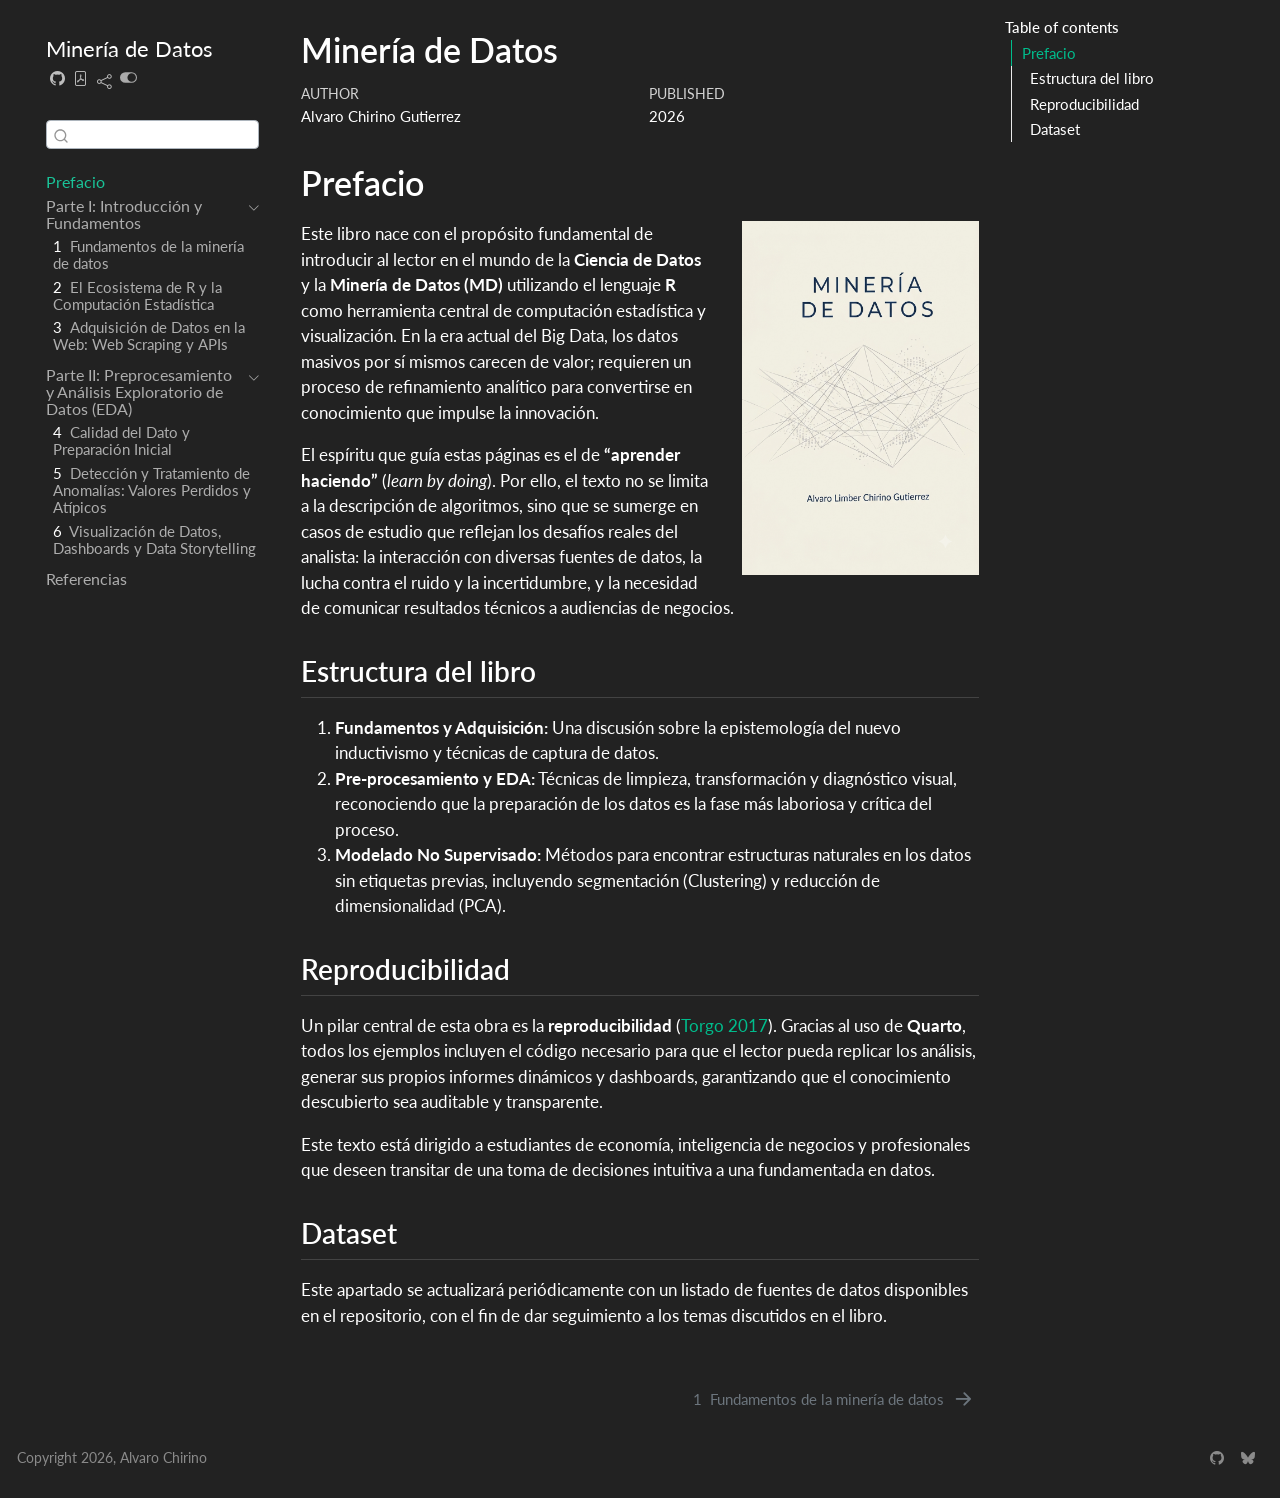
==== commit a099e657: "update" ====
--- a/_book/index.html
+++ b/_book/index.html
@@ -2,7 +2,7 @@
 <html xmlns="http://www.w3.org/1999/xhtml" lang="en" xml:lang="en"><head>
 
 <meta charset="utf-8">
-<meta name="generator" content="quarto-1.9.38">
+<meta name="generator" content="quarto-1.10.18">
 
 <meta name="viewport" content="width=device-width, initial-scale=1.0, user-scalable=yes">
 
@@ -14,10 +14,13 @@
 /* Default styles provided by pandoc.
 ** See https://pandoc.org/MANUAL.html#variables-for-html for config info.
 */
-code{white-space: pre-wrap;}
 span.smallcaps{font-variant: small-caps;}
-div.columns{display: flex; gap: min(4vw, 1.5em);}
-div.column{flex: auto; overflow-x: auto;}
+div.columns{display: flex; gap: 1.5em;}
+div.column{flex: auto;}
+@media screen {
+div.columns{gap: min(4vw, 1.5em);}
+div.column{overflow-x: auto;}
+}
 div.hanging-indent{margin-left: 1.5em; text-indent: -1.5em;}
 ul.task-list{list-style: none;}
 ul.task-list li input[type="checkbox"] {
@@ -61,12 +64,12 @@
 <script src="site_libs/quarto-html/tippy.umd.min.js"></script>
 <script src="site_libs/quarto-html/anchor.min.js"></script>
 <link href="site_libs/quarto-html/tippy.css" rel="stylesheet">
-<link href="site_libs/quarto-html/quarto-syntax-highlighting-15634bcf2e68342d4ad2dfa704d543f6.css" rel="stylesheet" class="quarto-color-scheme" id="quarto-text-highlighting-styles">
-<link href="site_libs/quarto-html/quarto-syntax-highlighting-dark-0a6b7249c26820e032cb0bd839ff02b1.css" rel="stylesheet" class="quarto-color-scheme quarto-color-alternate" id="quarto-text-highlighting-styles">
+<link href="site_libs/quarto-html/quarto-syntax-highlighting-64a204ab8560d761af7679ceaba22944.css" rel="stylesheet" class="quarto-color-scheme" id="quarto-text-highlighting-styles">
+<link href="site_libs/quarto-html/quarto-syntax-highlighting-dark-b85bc7c33db8c58e0ec93c3465666fed.css" rel="stylesheet" class="quarto-color-scheme quarto-color-alternate" id="quarto-text-highlighting-styles">
 <script src="site_libs/bootstrap/bootstrap.min.js"></script>
 <link href="site_libs/bootstrap/bootstrap-icons.css" rel="stylesheet">
-<link href="site_libs/bootstrap/bootstrap-43634426a2b20f70ebab780d1f5449e6.min.css" rel="stylesheet" append-hash="true" class="quarto-color-scheme" id="quarto-bootstrap" data-mode="light">
-<link href="site_libs/bootstrap/bootstrap-dark-7ad11678a5bbd983cb93c979fd3d6443.min.css" rel="stylesheet" append-hash="true" class="quarto-color-scheme quarto-color-alternate" id="quarto-bootstrap" data-mode="dark">
+<link href="site_libs/bootstrap/bootstrap-79b2a251c468d745a9db49bec9721a9f.min.css" rel="stylesheet" append-hash="true" class="quarto-color-scheme" id="quarto-bootstrap" data-mode="light">
+<link href="site_libs/bootstrap/bootstrap-dark-c5cafcc9f36f1bf0e906d3b5335c86ef.min.css" rel="stylesheet" append-hash="true" class="quarto-color-scheme quarto-color-alternate" id="quarto-bootstrap" data-mode="dark">
 <script id="quarto-search-options" type="application/json">{
   "location": "sidebar",
   "copy-button": false,
@@ -376,6 +379,12 @@
  <span class="menu-text"><span class="chapter-number">5</span>&nbsp; <span class="chapter-title">Detección y Tratamiento de Anomalías: Valores Perdidos y Atípicos</span></span></a>
   </div>
 </li>
+          <li class="sidebar-item">
+  <div class="sidebar-item-container"> 
+  <a href="./visualizacion.html" class="sidebar-item-text sidebar-link">
+ <span class="menu-text"><span class="chapter-number">6</span>&nbsp; <span class="chapter-title">Visualización de Datos, Dashboards y Data Storytelling</span></span></a>
+  </div>
+</li>
       </ul>
   </li>
         <li class="sidebar-item">
--- a/_book/site_libs/quarto-html/quarto-syntax-highlighting-64a204ab8560d761af7679ceaba22944.css
+++ b/_book/site_libs/quarto-html/quarto-syntax-highlighting-64a204ab8560d761af7679ceaba22944.css
@@ -0,0 +1,236 @@
+/* quarto syntax highlight colors */
+:root {
+  --quarto-hl-ot-color: #003B4F;
+  --quarto-hl-at-color: #657422;
+  --quarto-hl-ss-color: #20794D;
+  --quarto-hl-an-color: #5E5E5E;
+  --quarto-hl-fu-color: #4758AB;
+  --quarto-hl-st-color: #20794D;
+  --quarto-hl-cf-color: #003B4F;
+  --quarto-hl-op-color: #5E5E5E;
+  --quarto-hl-er-color: #AD0000;
+  --quarto-hl-bn-color: #AD0000;
+  --quarto-hl-al-color: #AD0000;
+  --quarto-hl-va-color: #111111;
+  --quarto-hl-bu-color: inherit;
+  --quarto-hl-ex-color: inherit;
+  --quarto-hl-pp-color: #AD0000;
+  --quarto-hl-in-color: #5E5E5E;
+  --quarto-hl-vs-color: #20794D;
+  --quarto-hl-wa-color: #5E5E5E;
+  --quarto-hl-do-color: #5E5E5E;
+  --quarto-hl-im-color: #00769E;
+  --quarto-hl-ch-color: #20794D;
+  --quarto-hl-dt-color: #AD0000;
+  --quarto-hl-fl-color: #AD0000;
+  --quarto-hl-co-color: #5E5E5E;
+  --quarto-hl-cv-color: #5E5E5E;
+  --quarto-hl-cn-color: #8f5902;
+  --quarto-hl-sc-color: #5E5E5E;
+  --quarto-hl-dv-color: #AD0000;
+  --quarto-hl-kw-color: #003B4F;
+}
+
+/* other quarto variables */
+:root {
+  --quarto-font-monospace: SFMono-Regular, Menlo, Monaco, Consolas, "Liberation Mono", "Courier New", monospace;
+}
+
+/* syntax highlight based on Pandoc's rules */
+pre > code.sourceCode > span {
+  color: #003B4F;
+}
+
+code.sourceCode > span {
+  color: #003B4F;
+}
+
+div.sourceCode,
+div.sourceCode pre.sourceCode {
+  color: #003B4F;
+}
+
+/* Normal */
+code span {
+  color: #003B4F;
+}
+
+/* Alert */
+code span.al {
+  color: #AD0000;
+  font-style: inherit;
+}
+
+/* Annotation */
+code span.an {
+  color: #5E5E5E;
+  font-style: inherit;
+}
+
+/* Attribute */
+code span.at {
+  color: #657422;
+  font-style: inherit;
+}
+
+/* BaseN */
+code span.bn {
+  color: #AD0000;
+  font-style: inherit;
+}
+
+/* BuiltIn */
+code span.bu {
+  font-style: inherit;
+}
+
+/* ControlFlow */
+code span.cf {
+  color: #003B4F;
+  font-weight: bold;
+  font-style: inherit;
+}
+
+/* Char */
+code span.ch {
+  color: #20794D;
+  font-style: inherit;
+}
+
+/* Constant */
+code span.cn {
+  color: #8f5902;
+  font-style: inherit;
+}
+
+/* Comment */
+code span.co {
+  color: #5E5E5E;
+  font-style: inherit;
+}
+
+/* CommentVar */
+code span.cv {
+  color: #5E5E5E;
+  font-style: italic;
+}
+
+/* Documentation */
+code span.do {
+  color: #5E5E5E;
+  font-style: italic;
+}
+
+/* DataType */
+code span.dt {
+  color: #AD0000;
+  font-style: inherit;
+}
+
+/* DecVal */
+code span.dv {
+  color: #AD0000;
+  font-style: inherit;
+}
+
+/* Error */
+code span.er {
+  color: #AD0000;
+  font-style: inherit;
+}
+
+/* Extension */
+code span.ex {
+  font-style: inherit;
+}
+
+/* Float */
+code span.fl {
+  color: #AD0000;
+  font-style: inherit;
+}
+
+/* Function */
+code span.fu {
+  color: #4758AB;
+  font-style: inherit;
+}
+
+/* Import */
+code span.im {
+  color: #00769E;
+  font-style: inherit;
+}
+
+/* Information */
+code span.in {
+  color: #5E5E5E;
+  font-style: inherit;
+}
+
+/* Keyword */
+code span.kw {
+  color: #003B4F;
+  font-weight: bold;
+  font-style: inherit;
+}
+
+/* Operator */
+code span.op {
+  color: #5E5E5E;
+  font-style: inherit;
+}
+
+/* Other */
+code span.ot {
+  color: #003B4F;
+  font-style: inherit;
+}
+
+/* Preprocessor */
+code span.pp {
+  color: #AD0000;
+  font-style: inherit;
+}
+
+/* SpecialChar */
+code span.sc {
+  color: #5E5E5E;
+  font-style: inherit;
+}
+
+/* SpecialString */
+code span.ss {
+  color: #20794D;
+  font-style: inherit;
+}
+
+/* String */
+code span.st {
+  color: #20794D;
+  font-style: inherit;
+}
+
+/* Variable */
+code span.va {
+  color: #111111;
+  font-style: inherit;
+}
+
+/* VerbatimString */
+code span.vs {
+  color: #20794D;
+  font-style: inherit;
+}
+
+/* Warning */
+code span.wa {
+  color: #5E5E5E;
+  font-style: italic;
+}
+
+.prevent-inlining {
+  content: "</";
+}
+
+/*# sourceMappingURL=9d8d5bb603a83b8298b89080a598c93b.css.map */
--- a/_book/site_libs/quarto-html/quarto-syntax-highlighting-dark-b85bc7c33db8c58e0ec93c3465666fed.css
+++ b/_book/site_libs/quarto-html/quarto-syntax-highlighting-dark-b85bc7c33db8c58e0ec93c3465666fed.css
@@ -0,0 +1,219 @@
+/* quarto syntax highlight colors */
+:root {
+  --quarto-hl-al-color: #f07178;
+  --quarto-hl-an-color: #d4d0ab;
+  --quarto-hl-at-color: #00e0e0;
+  --quarto-hl-bn-color: #d4d0ab;
+  --quarto-hl-bu-color: #abe338;
+  --quarto-hl-ch-color: #abe338;
+  --quarto-hl-co-color: #f8f8f2;
+  --quarto-hl-cv-color: #ffd700;
+  --quarto-hl-cn-color: #ffd700;
+  --quarto-hl-cf-color: #ffa07a;
+  --quarto-hl-dt-color: #ffa07a;
+  --quarto-hl-dv-color: #d4d0ab;
+  --quarto-hl-do-color: #f8f8f2;
+  --quarto-hl-er-color: #f07178;
+  --quarto-hl-ex-color: #00e0e0;
+  --quarto-hl-fl-color: #d4d0ab;
+  --quarto-hl-fu-color: #ffa07a;
+  --quarto-hl-im-color: #abe338;
+  --quarto-hl-in-color: #d4d0ab;
+  --quarto-hl-kw-color: #ffa07a;
+  --quarto-hl-op-color: #ffa07a;
+  --quarto-hl-ot-color: #00e0e0;
+  --quarto-hl-pp-color: #dcc6e0;
+  --quarto-hl-re-color: #00e0e0;
+  --quarto-hl-sc-color: #abe338;
+  --quarto-hl-ss-color: #abe338;
+  --quarto-hl-st-color: #abe338;
+  --quarto-hl-va-color: #00e0e0;
+  --quarto-hl-vs-color: #abe338;
+  --quarto-hl-wa-color: #dcc6e0;
+}
+
+/* other quarto variables */
+:root {
+  --quarto-font-monospace: SFMono-Regular, Menlo, Monaco, Consolas, "Liberation Mono", "Courier New", monospace;
+}
+
+/* syntax highlight based on Pandoc's rules */
+pre > code.sourceCode > span {
+  color: #f8f8f2;
+}
+
+code.sourceCode > span {
+  color: #f8f8f2;
+}
+
+div.sourceCode,
+div.sourceCode pre.sourceCode {
+  color: #f8f8f2;
+}
+
+/* Normal */
+code span {
+  color: #f8f8f2;
+}
+
+/* Alert */
+code span.al {
+  color: #f07178;
+}
+
+/* Annotation */
+code span.an {
+  color: #d4d0ab;
+}
+
+/* Attribute */
+code span.at {
+  color: #00e0e0;
+}
+
+/* BaseN */
+code span.bn {
+  color: #d4d0ab;
+}
+
+/* BuiltIn */
+code span.bu {
+  color: #abe338;
+}
+
+/* ControlFlow */
+code span.cf {
+  font-weight: bold;
+  color: #ffa07a;
+}
+
+/* Char */
+code span.ch {
+  color: #abe338;
+}
+
+/* Constant */
+code span.cn {
+  color: #ffd700;
+}
+
+/* Comment */
+code span.co {
+  font-style: italic;
+  color: #f8f8f2;
+}
+
+/* CommentVar */
+code span.cv {
+  color: #ffd700;
+}
+
+/* Documentation */
+code span.do {
+  color: #f8f8f2;
+}
+
+/* DataType */
+code span.dt {
+  color: #ffa07a;
+}
+
+/* DecVal */
+code span.dv {
+  color: #d4d0ab;
+}
+
+/* Error */
+code span.er {
+  color: #f07178;
+  text-decoration: underline;
+}
+
+/* Extension */
+code span.ex {
+  font-weight: bold;
+  color: #00e0e0;
+}
+
+/* Float */
+code span.fl {
+  color: #d4d0ab;
+}
+
+/* Function */
+code span.fu {
+  color: #ffa07a;
+}
+
+/* Import */
+code span.im {
+  color: #abe338;
+}
+
+/* Information */
+code span.in {
+  color: #d4d0ab;
+}
+
+/* Keyword */
+code span.kw {
+  font-weight: bold;
+  color: #ffa07a;
+}
+
+/* Operator */
+code span.op {
+  color: #ffa07a;
+}
+
+/* Other */
+code span.ot {
+  color: #00e0e0;
+}
+
+/* Preprocessor */
+code span.pp {
+  color: #dcc6e0;
+}
+
+/* RegionMarker */
+code span.re {
+  background-color: #f8f8f2;
+  color: #00e0e0;
+}
+
+/* SpecialChar */
+code span.sc {
+  color: #abe338;
+}
+
+/* SpecialString */
+code span.ss {
+  color: #abe338;
+}
+
+/* String */
+code span.st {
+  color: #abe338;
+}
+
+/* Variable */
+code span.va {
+  color: #00e0e0;
+}
+
+/* VerbatimString */
+code span.vs {
+  color: #abe338;
+}
+
+/* Warning */
+code span.wa {
+  color: #dcc6e0;
+}
+
+.prevent-inlining {
+  content: "</";
+}
+
+/*# sourceMappingURL=4ed8f1090dec6531da29ab00902aa718.css.map */
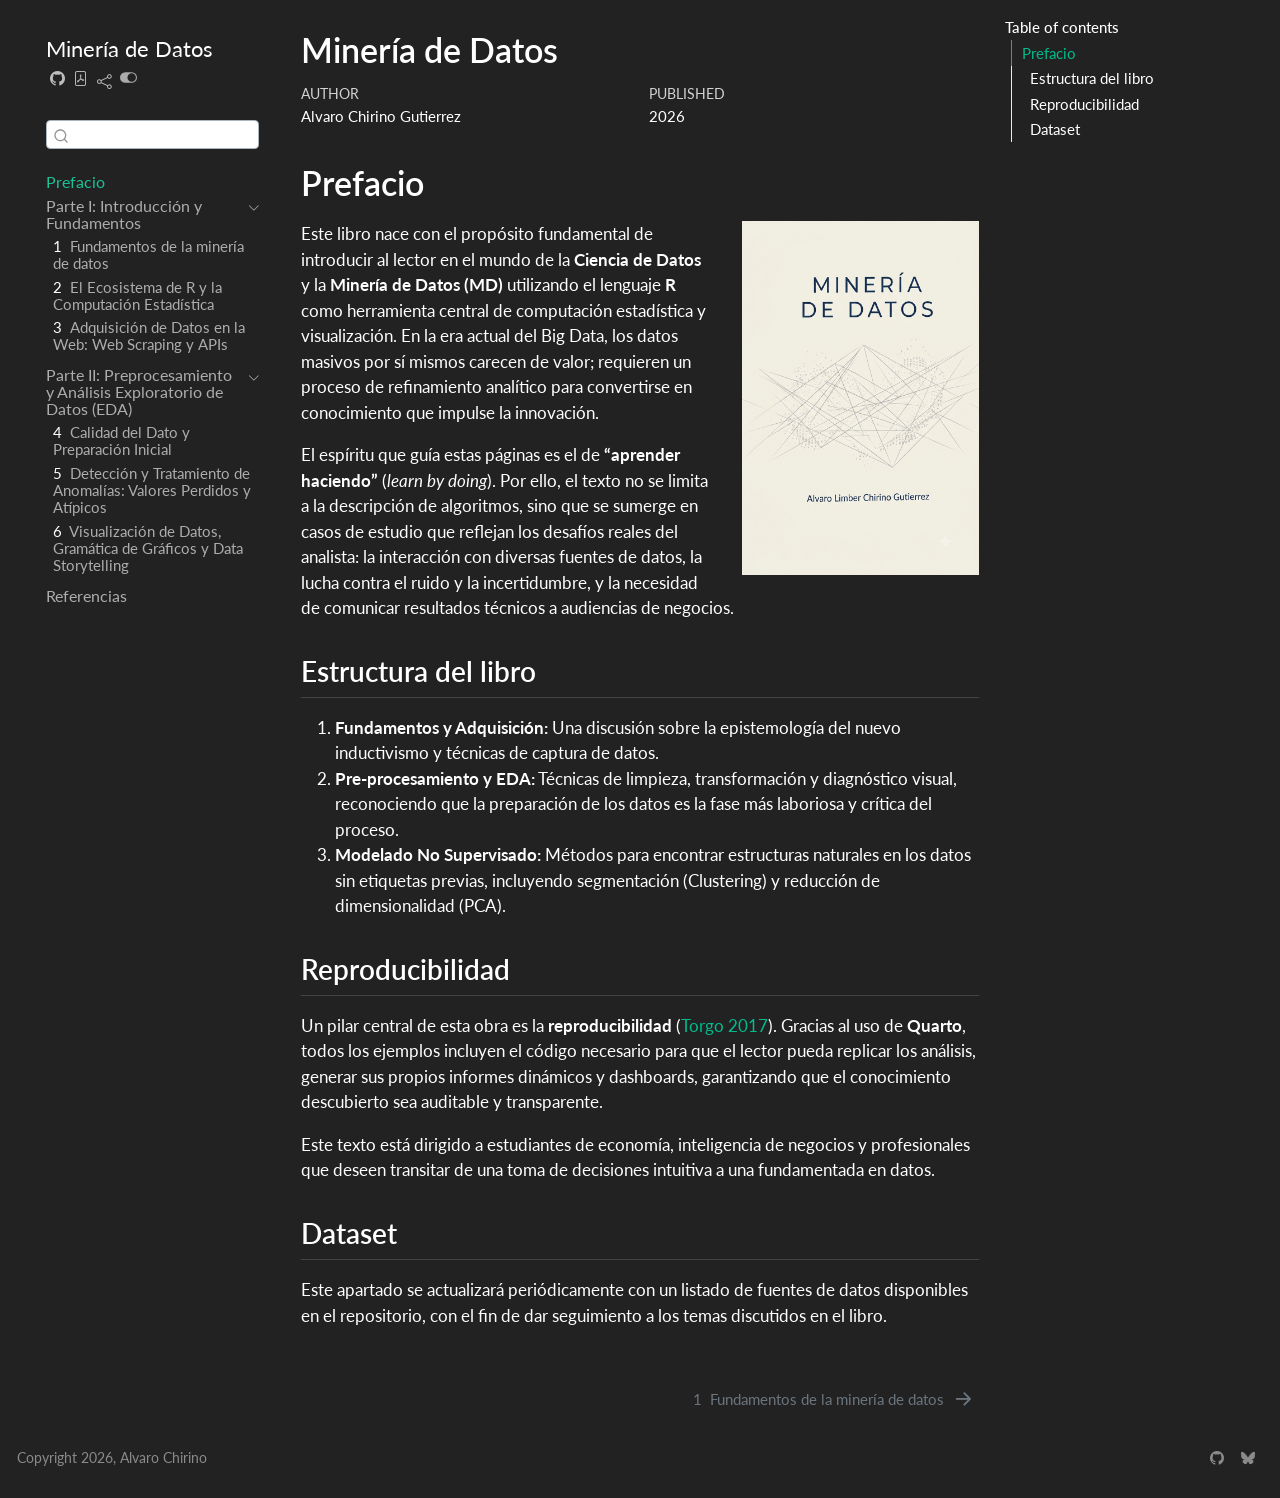
==== commit d5761f1c: "update" ====
--- a/_book/index.html
+++ b/_book/index.html
@@ -68,8 +68,8 @@
 <link href="site_libs/quarto-html/quarto-syntax-highlighting-dark-b85bc7c33db8c58e0ec93c3465666fed.css" rel="stylesheet" class="quarto-color-scheme quarto-color-alternate" id="quarto-text-highlighting-styles">
 <script src="site_libs/bootstrap/bootstrap.min.js"></script>
 <link href="site_libs/bootstrap/bootstrap-icons.css" rel="stylesheet">
-<link href="site_libs/bootstrap/bootstrap-79b2a251c468d745a9db49bec9721a9f.min.css" rel="stylesheet" append-hash="true" class="quarto-color-scheme" id="quarto-bootstrap" data-mode="light">
-<link href="site_libs/bootstrap/bootstrap-dark-c5cafcc9f36f1bf0e906d3b5335c86ef.min.css" rel="stylesheet" append-hash="true" class="quarto-color-scheme quarto-color-alternate" id="quarto-bootstrap" data-mode="dark">
+<link href="site_libs/bootstrap/bootstrap-be67d91eaee7ee535f133f4b8a0584b9.min.css" rel="stylesheet" append-hash="true" class="quarto-color-scheme" id="quarto-bootstrap" data-mode="light">
+<link href="site_libs/bootstrap/bootstrap-dark-40d2b7ce583afdaabd40688eef35f9b9.min.css" rel="stylesheet" append-hash="true" class="quarto-color-scheme quarto-color-alternate" id="quarto-bootstrap" data-mode="dark">
 <script id="quarto-search-options" type="application/json">{
   "location": "sidebar",
   "copy-button": false,
@@ -382,7 +382,7 @@
           <li class="sidebar-item">
   <div class="sidebar-item-container"> 
   <a href="./visualizacion.html" class="sidebar-item-text sidebar-link">
- <span class="menu-text"><span class="chapter-number">6</span>&nbsp; <span class="chapter-title">Visualización de Datos, Dashboards y Data Storytelling</span></span></a>
+ <span class="menu-text"><span class="chapter-number">6</span>&nbsp; <span class="chapter-title">Visualización de Datos, Gramática de Gráficos y Data Storytelling</span></span></a>
   </div>
 </li>
       </ul>
@@ -472,7 +472,7 @@
 
 <div id="refs" class="references csl-bib-body hanging-indent" role="list" style="display: none">
 <div id="ref-torgo2017" class="csl-entry" role="listitem">
-Torgo, Luís. 2017. <em>Data Mining with r: Learning with Case Studies</em>. 2nd ed. CRC Press.
+Torgo, Luis. 2017. <em>Data Mining with r: Learning with Case Studies</em>. 2nd ed. CRC Press.
 </div>
 </div>
 </section>
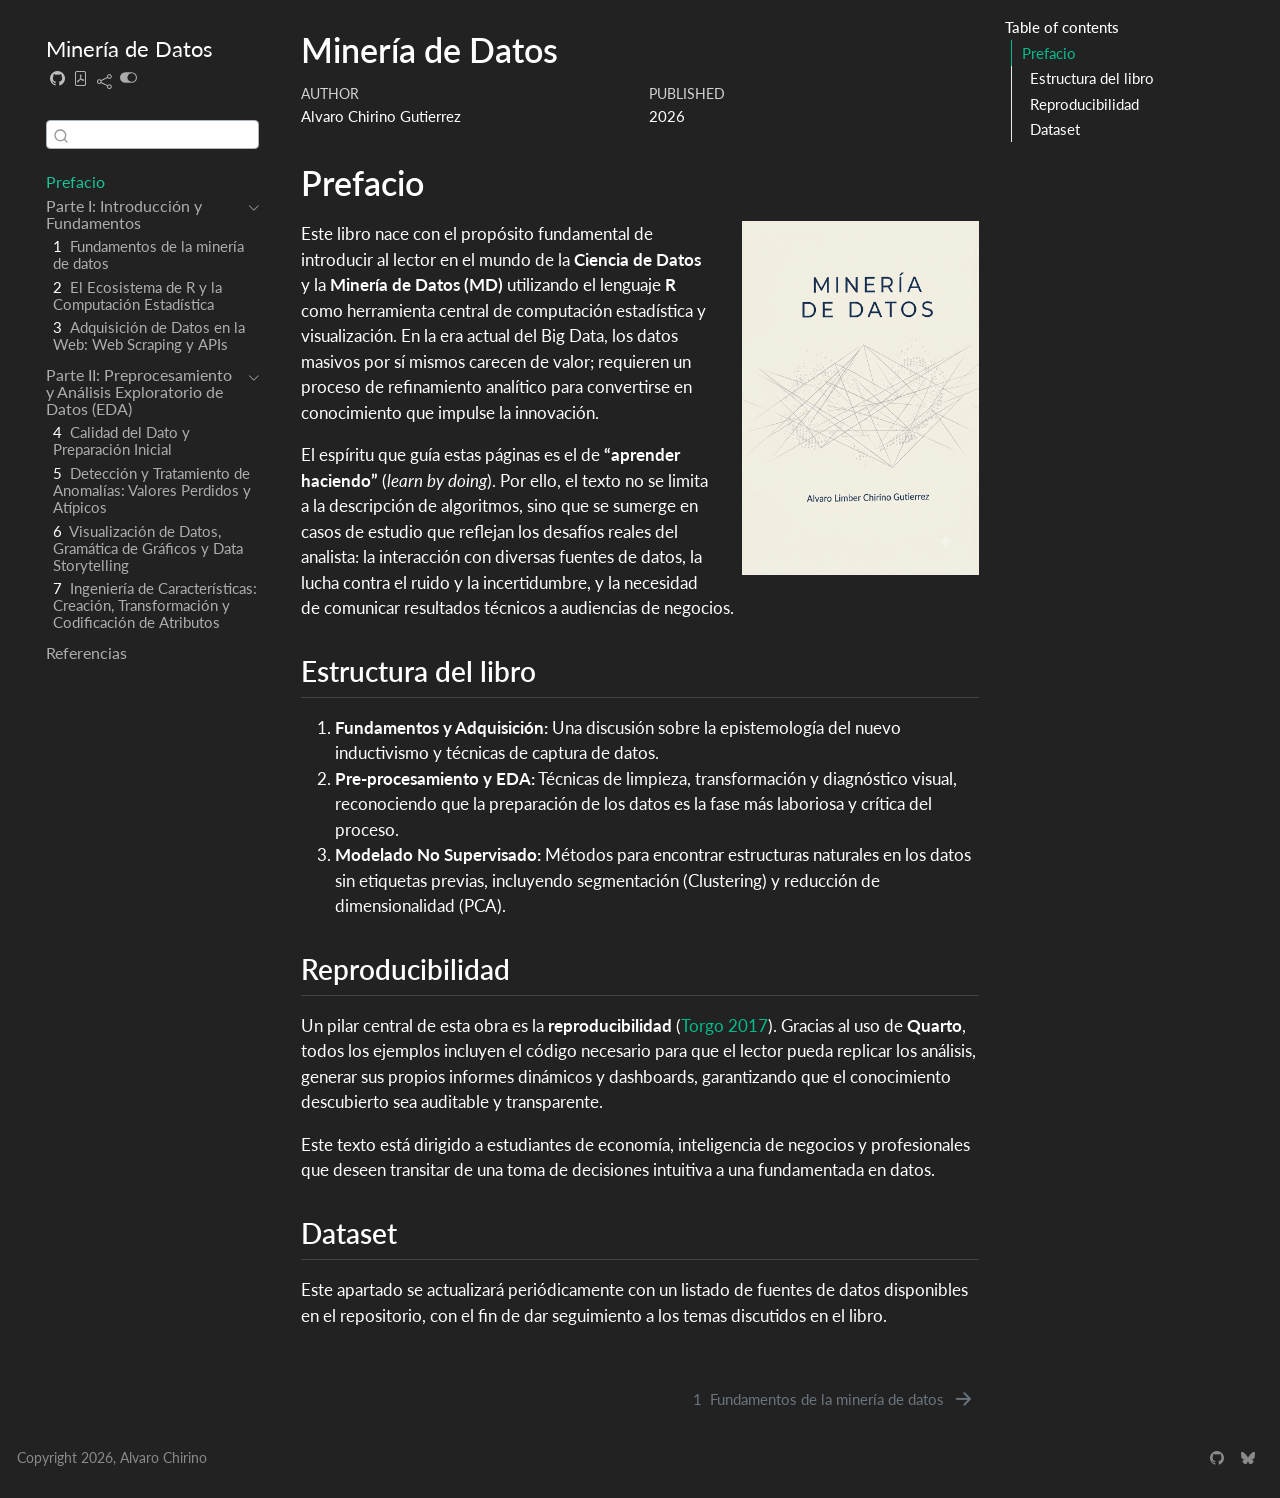
==== commit 9b91354d: "clase 30sep" ====
--- a/_book/index.html
+++ b/_book/index.html
@@ -68,8 +68,8 @@
 <link href="site_libs/quarto-html/quarto-syntax-highlighting-dark-b85bc7c33db8c58e0ec93c3465666fed.css" rel="stylesheet" class="quarto-color-scheme quarto-color-alternate" id="quarto-text-highlighting-styles">
 <script src="site_libs/bootstrap/bootstrap.min.js"></script>
 <link href="site_libs/bootstrap/bootstrap-icons.css" rel="stylesheet">
-<link href="site_libs/bootstrap/bootstrap-be67d91eaee7ee535f133f4b8a0584b9.min.css" rel="stylesheet" append-hash="true" class="quarto-color-scheme" id="quarto-bootstrap" data-mode="light">
-<link href="site_libs/bootstrap/bootstrap-dark-40d2b7ce583afdaabd40688eef35f9b9.min.css" rel="stylesheet" append-hash="true" class="quarto-color-scheme quarto-color-alternate" id="quarto-bootstrap" data-mode="dark">
+<link href="site_libs/bootstrap/bootstrap-f07248834697d125d844cdaf4174b45d.min.css" rel="stylesheet" append-hash="true" class="quarto-color-scheme" id="quarto-bootstrap" data-mode="light">
+<link href="site_libs/bootstrap/bootstrap-dark-a64f2b92d8b4b45ab5f5d9261e8b8c9d.min.css" rel="stylesheet" append-hash="true" class="quarto-color-scheme quarto-color-alternate" id="quarto-bootstrap" data-mode="dark">
 <script id="quarto-search-options" type="application/json">{
   "location": "sidebar",
   "copy-button": false,
@@ -385,6 +385,12 @@
  <span class="menu-text"><span class="chapter-number">6</span>&nbsp; <span class="chapter-title">Visualización de Datos, Gramática de Gráficos y Data Storytelling</span></span></a>
   </div>
 </li>
+          <li class="sidebar-item">
+  <div class="sidebar-item-container"> 
+  <a href="./ingenieria_caracteristicas.html" class="sidebar-item-text sidebar-link">
+ <span class="menu-text"><span class="chapter-number">7</span>&nbsp; <span class="chapter-title">Ingeniería de Características: Creación, Transformación y Codificación de Atributos</span></span></a>
+  </div>
+</li>
       </ul>
   </li>
         <li class="sidebar-item">
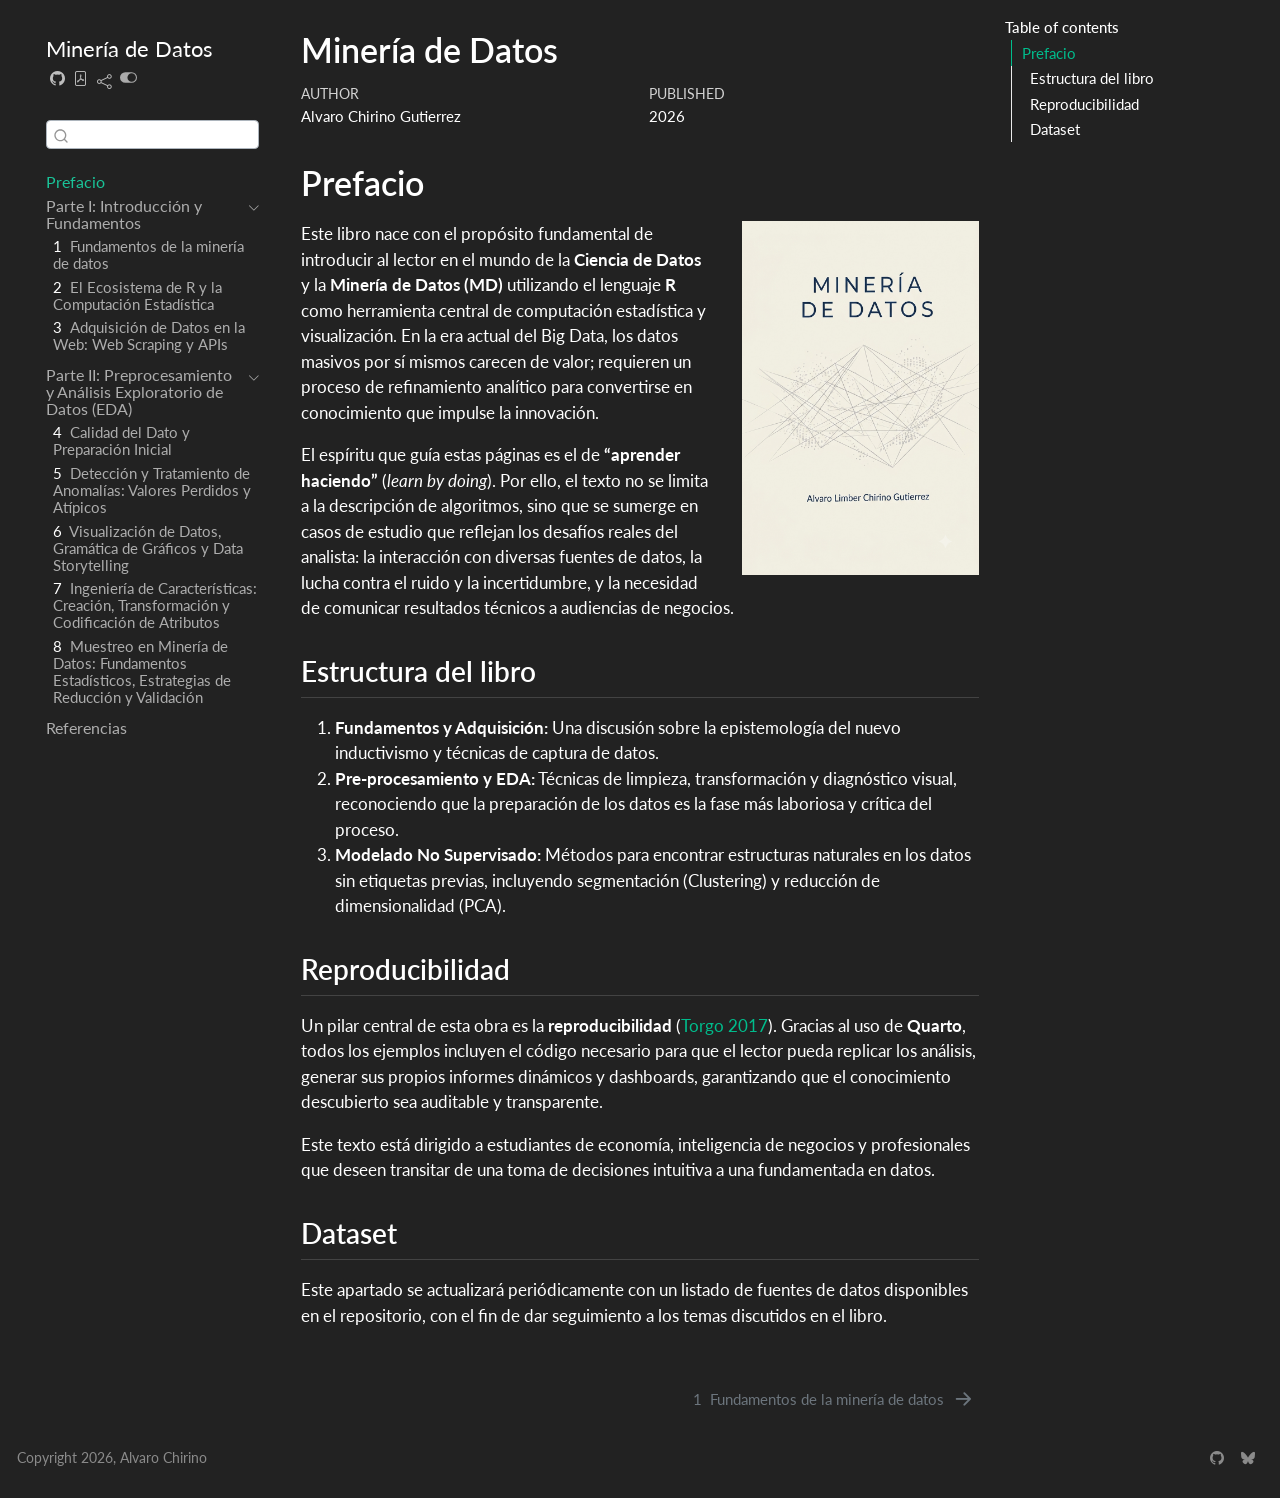
==== commit 9dcd050d: "semana 11" ====
--- a/_book/index.html
+++ b/_book/index.html
@@ -68,8 +68,8 @@
 <link href="site_libs/quarto-html/quarto-syntax-highlighting-dark-b85bc7c33db8c58e0ec93c3465666fed.css" rel="stylesheet" class="quarto-color-scheme quarto-color-alternate" id="quarto-text-highlighting-styles">
 <script src="site_libs/bootstrap/bootstrap.min.js"></script>
 <link href="site_libs/bootstrap/bootstrap-icons.css" rel="stylesheet">
-<link href="site_libs/bootstrap/bootstrap-f07248834697d125d844cdaf4174b45d.min.css" rel="stylesheet" append-hash="true" class="quarto-color-scheme" id="quarto-bootstrap" data-mode="light">
-<link href="site_libs/bootstrap/bootstrap-dark-a64f2b92d8b4b45ab5f5d9261e8b8c9d.min.css" rel="stylesheet" append-hash="true" class="quarto-color-scheme quarto-color-alternate" id="quarto-bootstrap" data-mode="dark">
+<link href="site_libs/bootstrap/bootstrap-79b2a251c468d745a9db49bec9721a9f.min.css" rel="stylesheet" append-hash="true" class="quarto-color-scheme" id="quarto-bootstrap" data-mode="light">
+<link href="site_libs/bootstrap/bootstrap-dark-c5cafcc9f36f1bf0e906d3b5335c86ef.min.css" rel="stylesheet" append-hash="true" class="quarto-color-scheme quarto-color-alternate" id="quarto-bootstrap" data-mode="dark">
 <script id="quarto-search-options" type="application/json">{
   "location": "sidebar",
   "copy-button": false,
@@ -391,6 +391,12 @@
  <span class="menu-text"><span class="chapter-number">7</span>&nbsp; <span class="chapter-title">Ingeniería de Características: Creación, Transformación y Codificación de Atributos</span></span></a>
   </div>
 </li>
+          <li class="sidebar-item">
+  <div class="sidebar-item-container"> 
+  <a href="./muestreo.html" class="sidebar-item-text sidebar-link">
+ <span class="menu-text"><span class="chapter-number">8</span>&nbsp; <span class="chapter-title">Muestreo en Minería de Datos: Fundamentos Estadísticos, Estrategias de Reducción y Validación</span></span></a>
+  </div>
+</li>
       </ul>
   </li>
         <li class="sidebar-item">
@@ -478,7 +484,7 @@
 
 <div id="refs" class="references csl-bib-body hanging-indent" role="list" style="display: none">
 <div id="ref-torgo2017" class="csl-entry" role="listitem">
-Torgo, Luis. 2017. <em>Data Mining with r: Learning with Case Studies</em>. 2nd ed. CRC Press.
+Torgo, Luís. 2017. <em>Data Mining with r: Learning with Case Studies</em>. 2nd ed. CRC Press.
 </div>
 </div>
 </section>
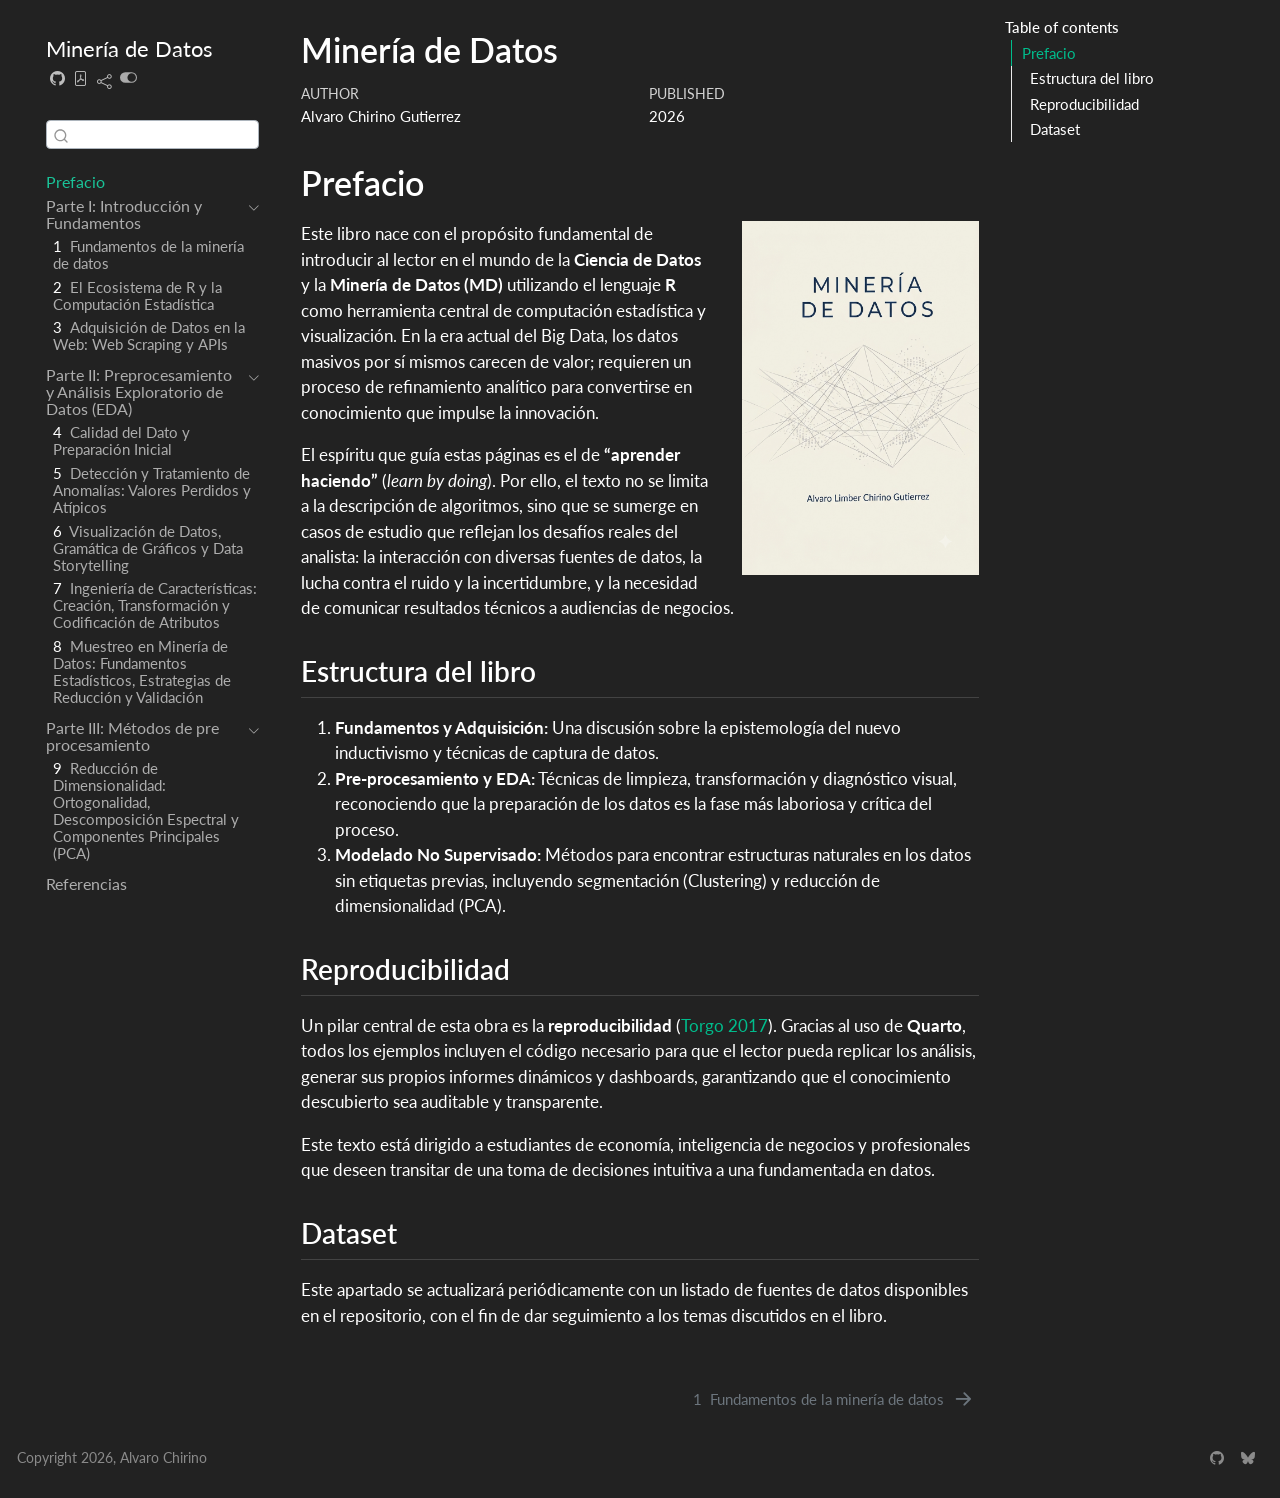
==== commit 67670847: "update" ====
--- a/_book/index.html
+++ b/_book/index.html
@@ -399,6 +399,23 @@
 </li>
       </ul>
   </li>
+        <li class="sidebar-item sidebar-item-section">
+      <div class="sidebar-item-container"> 
+            <a class="sidebar-item-text sidebar-link text-start" data-bs-toggle="collapse" data-bs-target="#quarto-sidebar-section-3" role="navigation" aria-expanded="true">
+ <span class="menu-text">Parte III: Métodos de pre procesamiento</span></a>
+          <a class="sidebar-item-toggle text-start" data-bs-toggle="collapse" data-bs-target="#quarto-sidebar-section-3" role="navigation" aria-expanded="true" aria-label="Toggle section">
+            <i class="bi bi-chevron-right ms-2"></i>
+          </a> 
+      </div>
+      <ul id="quarto-sidebar-section-3" class="collapse list-unstyled sidebar-section depth1 show">  
+          <li class="sidebar-item">
+  <div class="sidebar-item-container"> 
+  <a href="./pca_reduccion.html" class="sidebar-item-text sidebar-link">
+ <span class="menu-text"><span class="chapter-number">9</span>&nbsp; <span class="chapter-title">Reducción de Dimensionalidad: Ortogonalidad, Descomposición Espectral y Componentes Principales (PCA)</span></span></a>
+  </div>
+</li>
+      </ul>
+  </li>
         <li class="sidebar-item">
   <div class="sidebar-item-container"> 
   <a href="./references.html" class="sidebar-item-text sidebar-link">
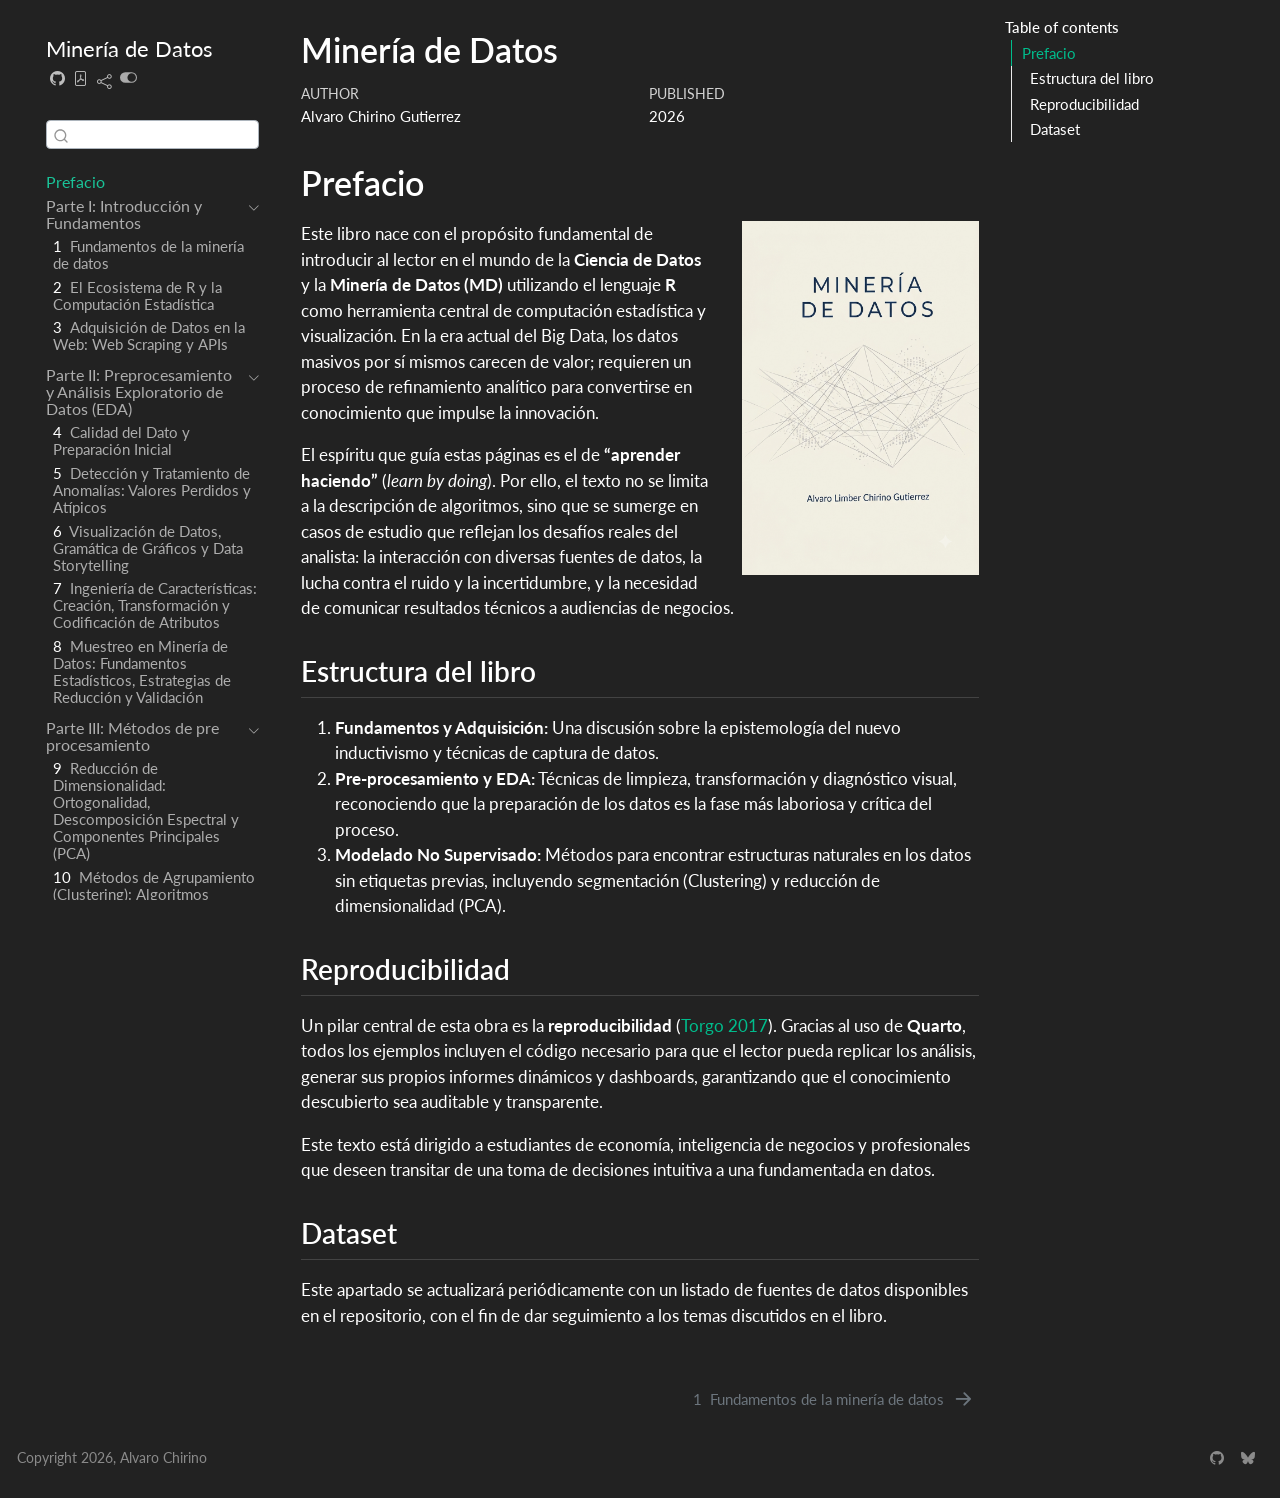
==== commit 9d48b489: "clustering" ====
--- a/_book/index.html
+++ b/_book/index.html
@@ -414,6 +414,12 @@
  <span class="menu-text"><span class="chapter-number">9</span>&nbsp; <span class="chapter-title">Reducción de Dimensionalidad: Ortogonalidad, Descomposición Espectral y Componentes Principales (PCA)</span></span></a>
   </div>
 </li>
+          <li class="sidebar-item">
+  <div class="sidebar-item-container"> 
+  <a href="./agrupamiento_clustering.html" class="sidebar-item-text sidebar-link">
+ <span class="menu-text"><span class="chapter-number">10</span>&nbsp; <span class="chapter-title">Métodos de Agrupamiento (Clustering): Algoritmos Basados en Centros y Jerárquicos</span></span></a>
+  </div>
+</li>
       </ul>
   </li>
         <li class="sidebar-item">
